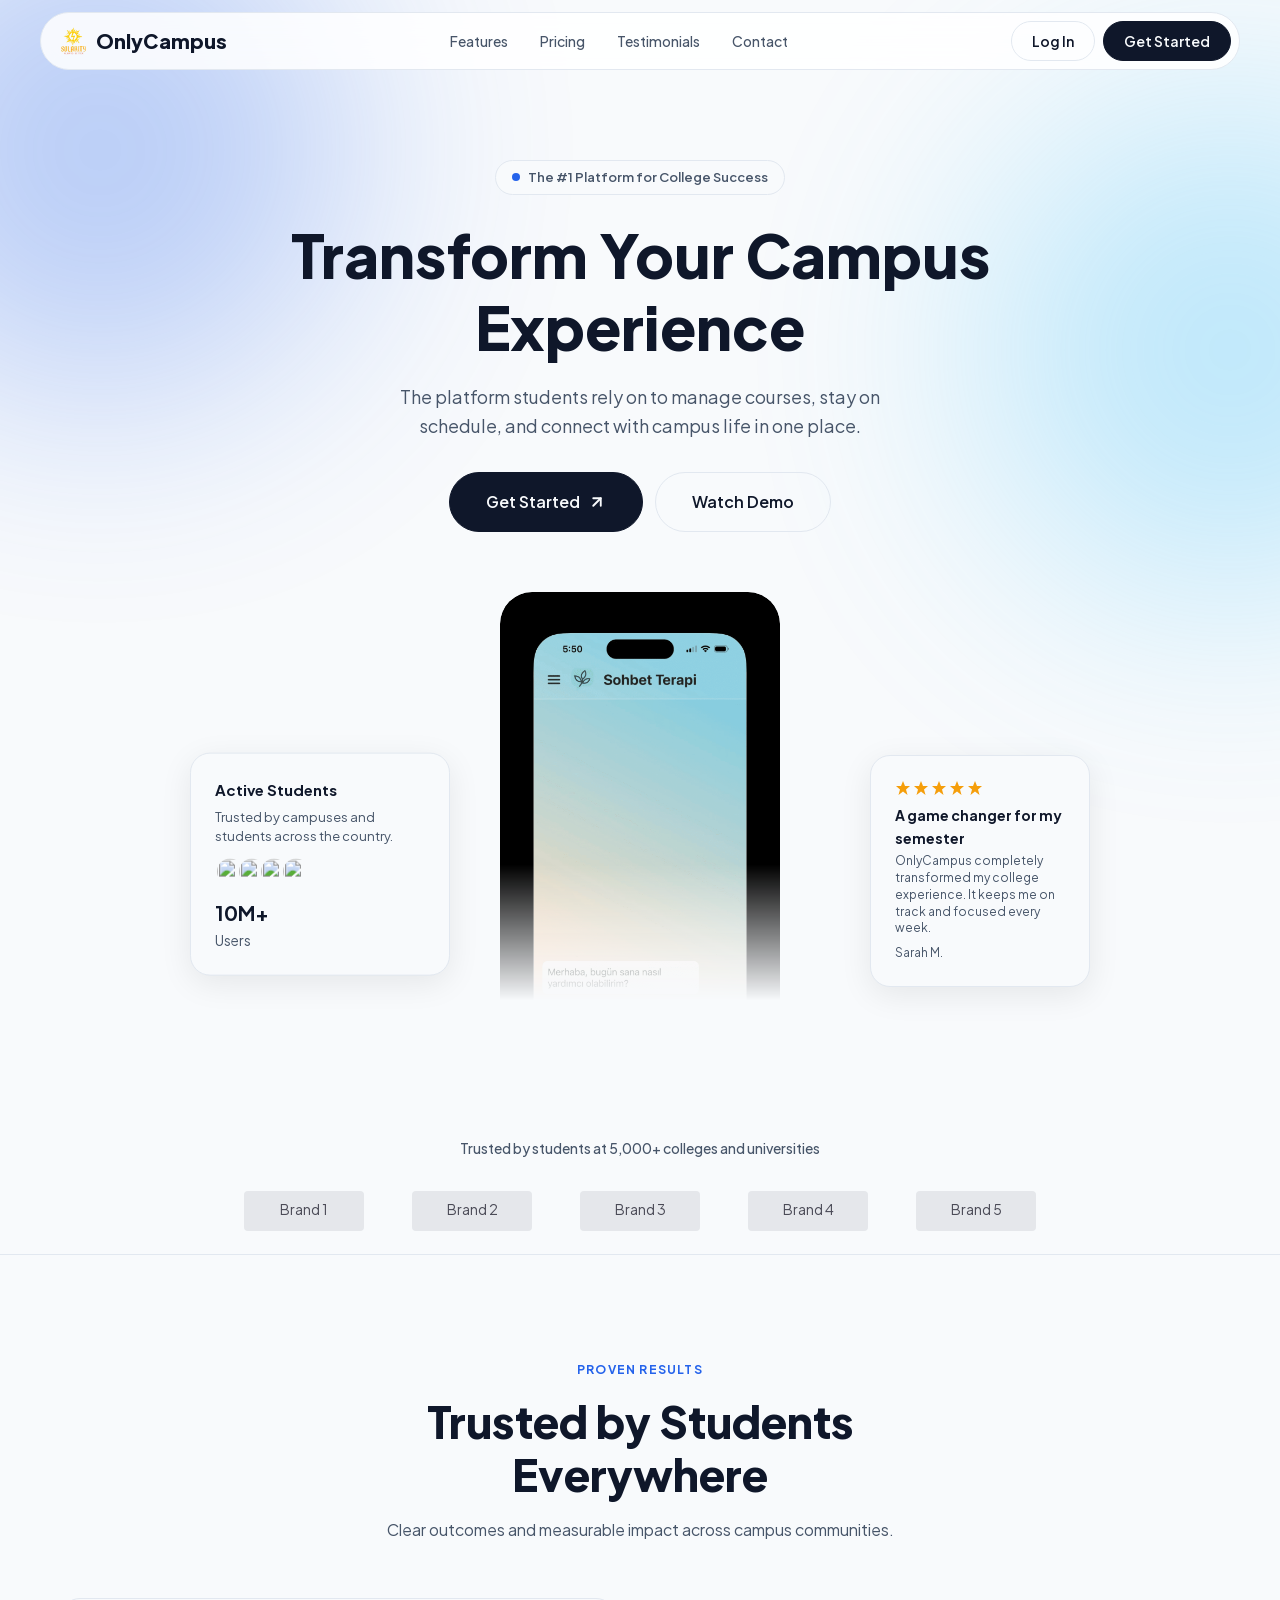
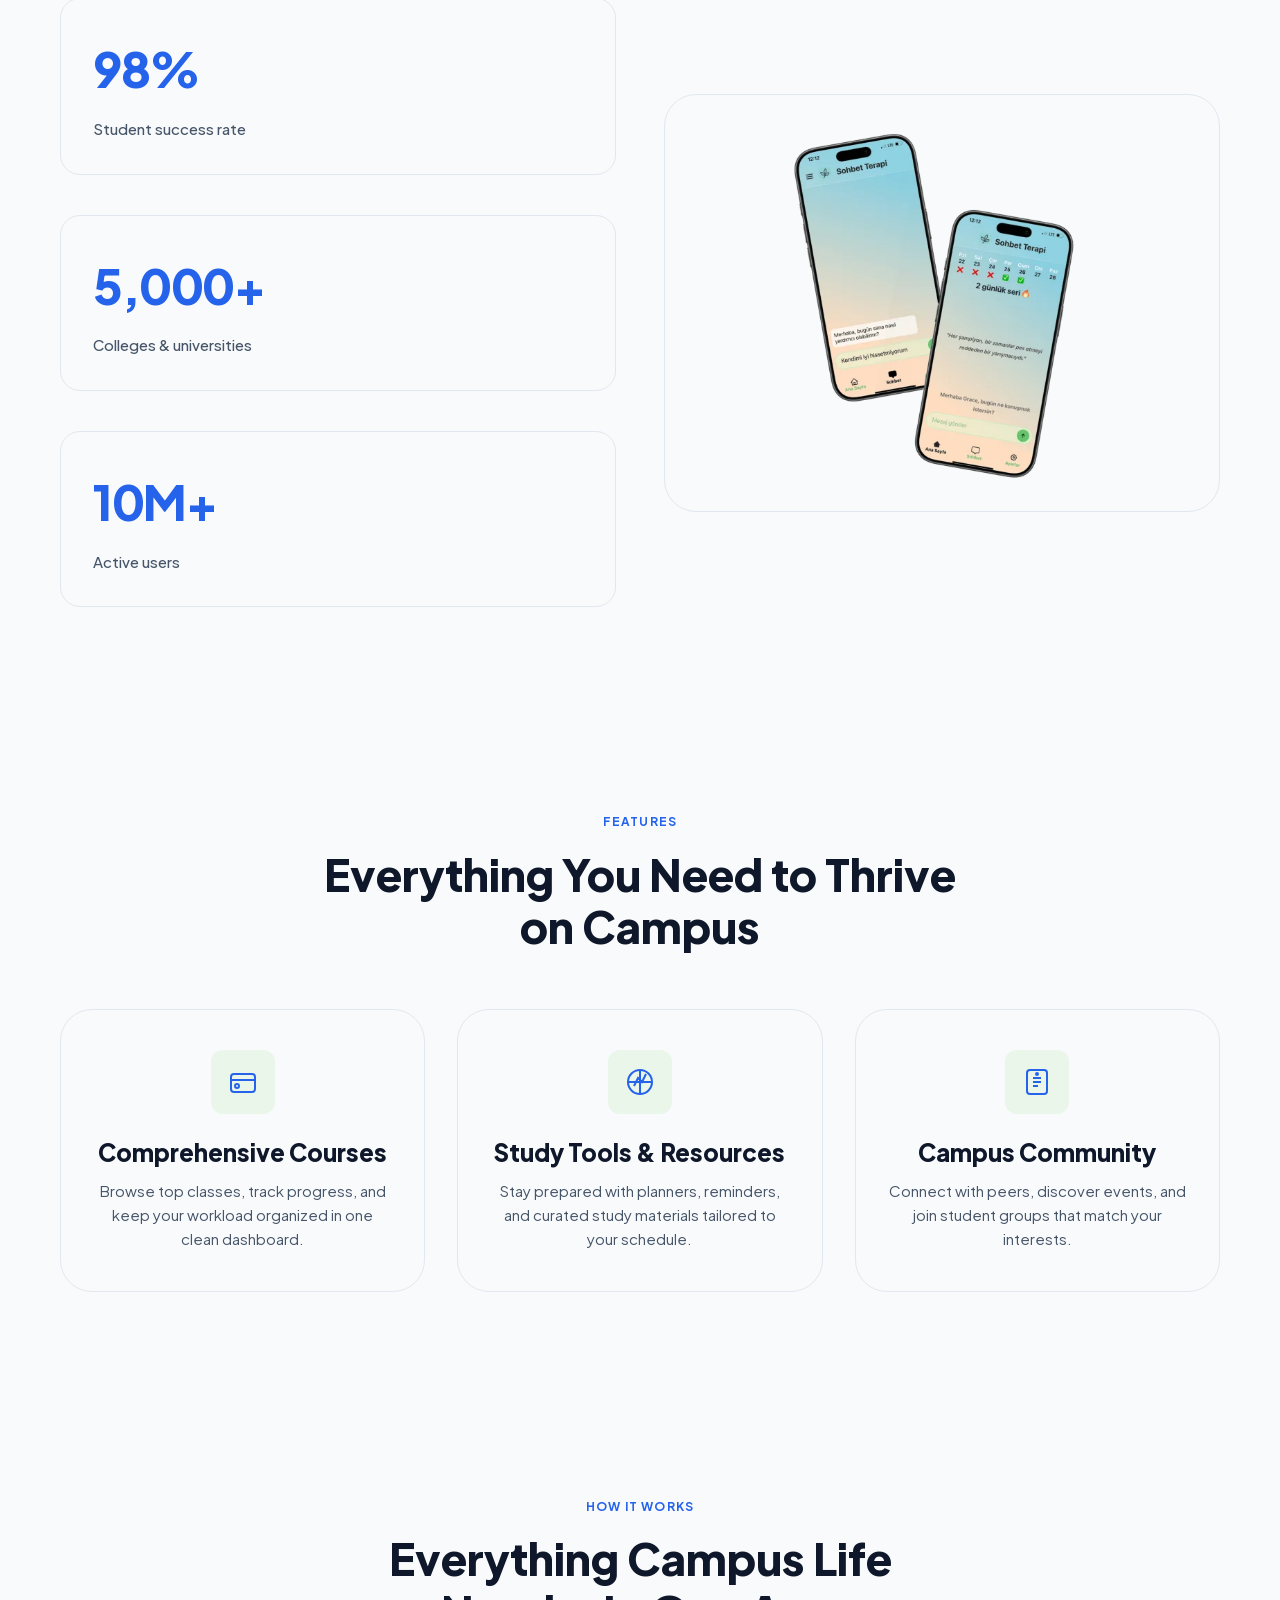
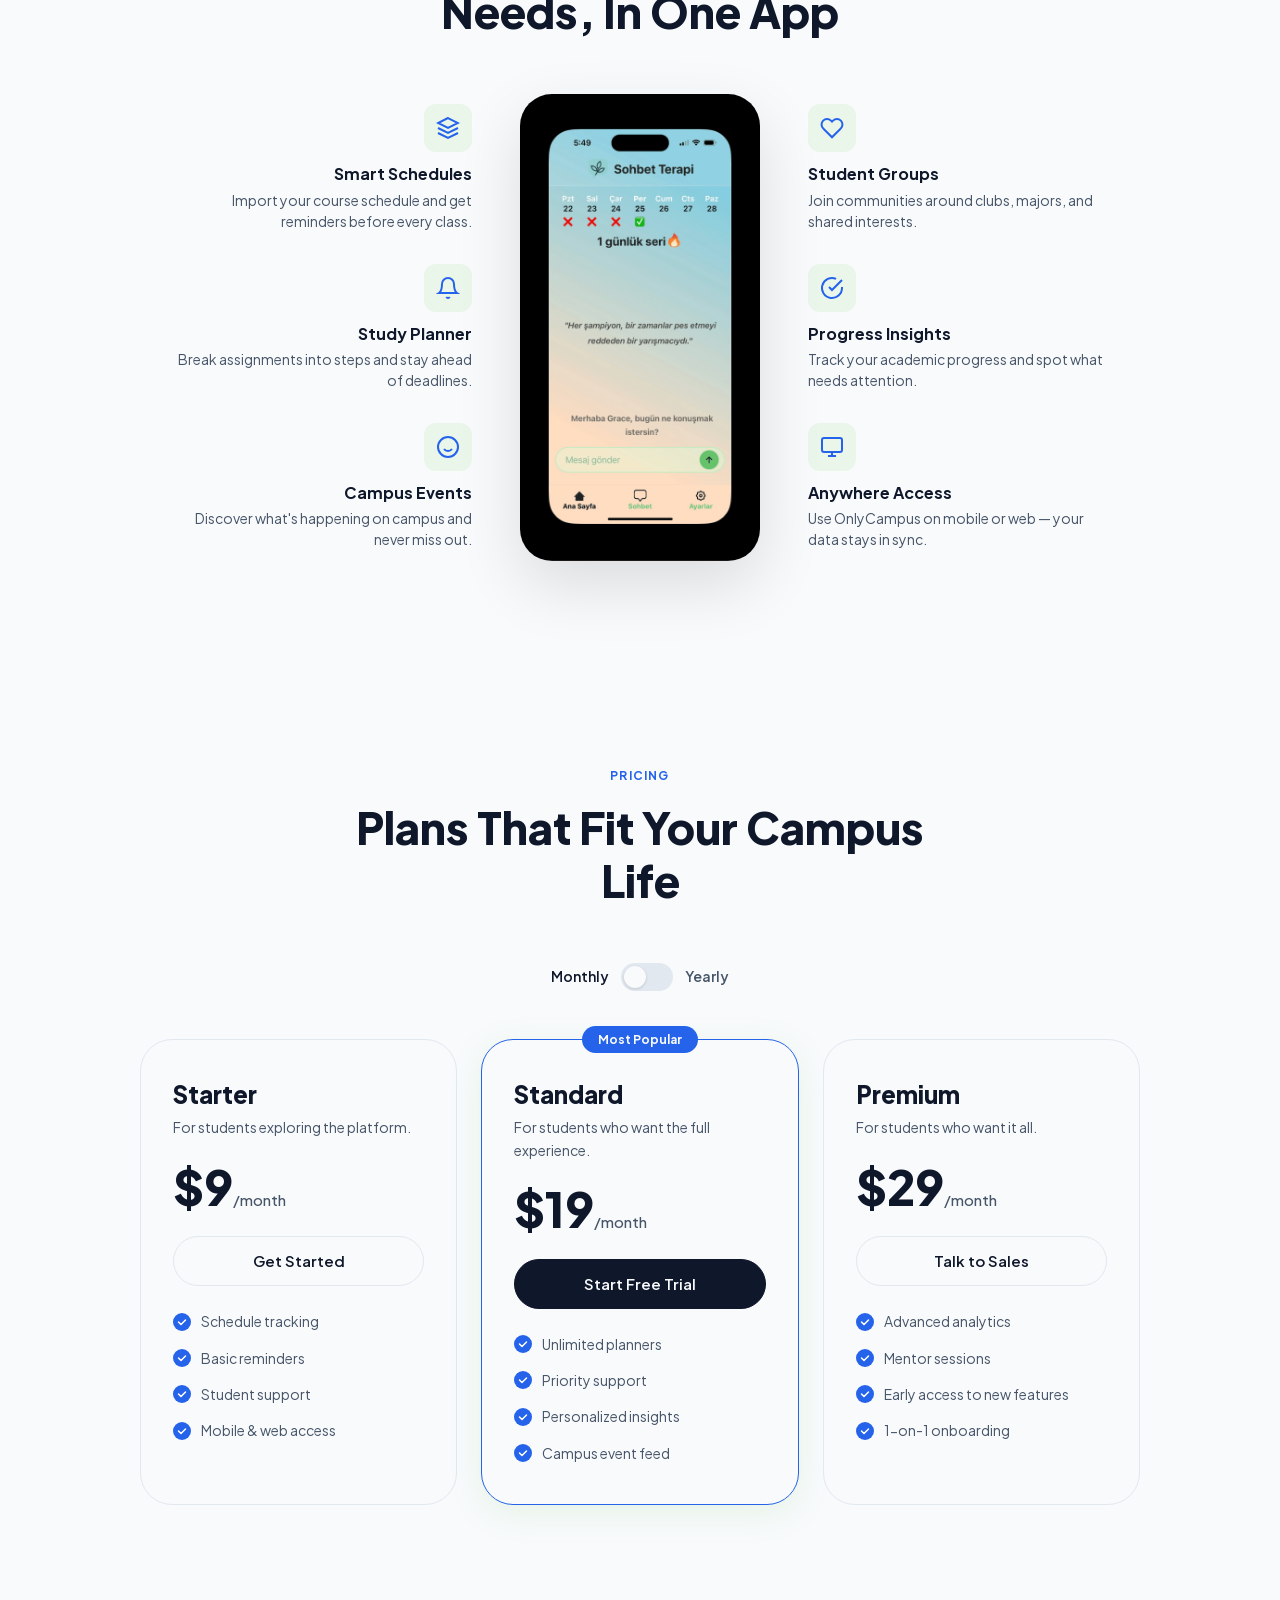
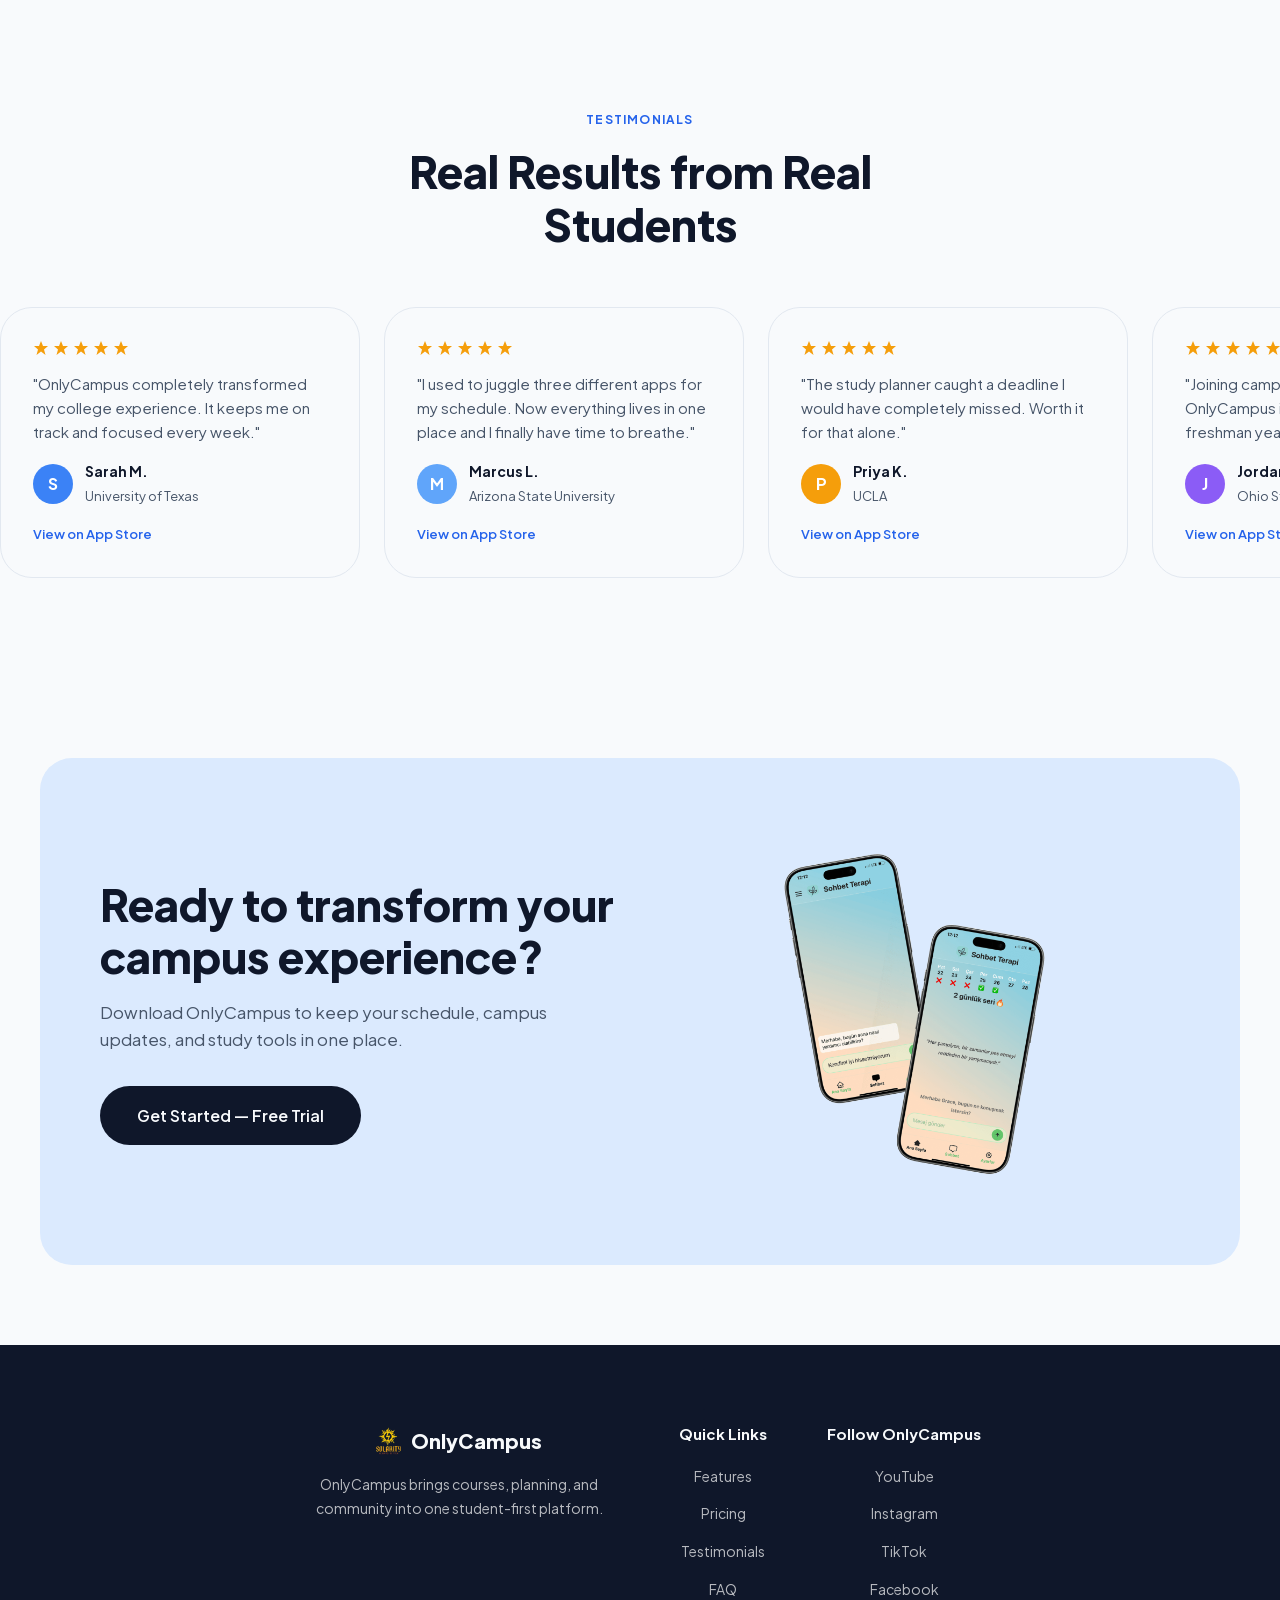
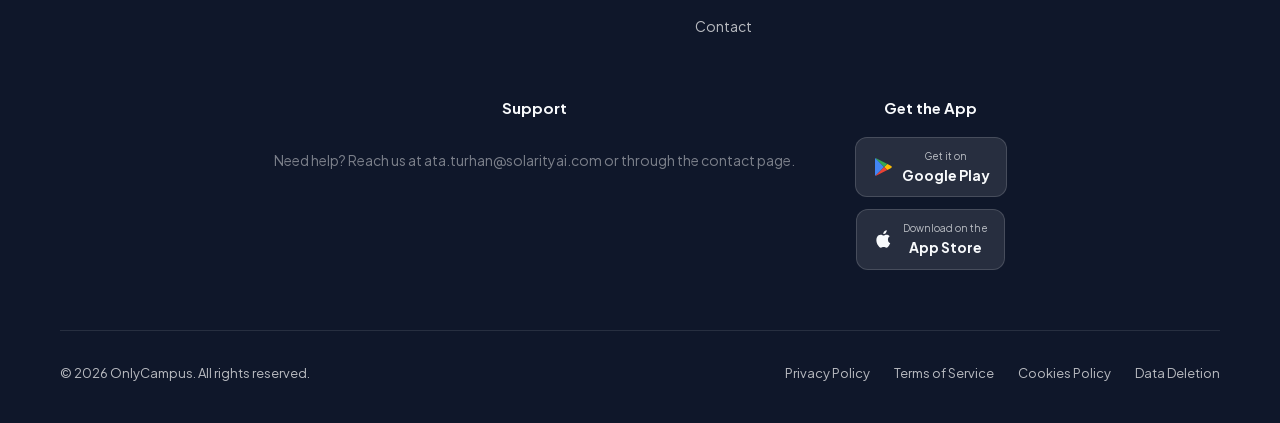
==== new/index.html @ 49fcce8d "feat(template): scaffold OnlyCampus migration under new/ directory" ====
<!DOCTYPE html>
<html lang="en">
<head>
  <meta charset="UTF-8">
  <meta name="viewport" content="width=device-width, initial-scale=1.0">

  <!-- Populated by config.js -->
  <title>Loading...</title>
  <meta name="description" content="">
  <meta name="keywords" content="">
  <meta name="author" content="Solarity AI LLC">
  <meta name="robots" content="index, follow">

  <!-- Open Graph -->
  <meta property="og:type" content="website">
  <meta property="og:url" content="">
  <meta property="og:title" content="">
  <meta property="og:description" content="">
  <meta property="og:image" content="">

  <!-- Twitter -->
  <meta property="twitter:card" content="summary_large_image">
  <meta property="twitter:url" content="">
  <meta property="twitter:title" content="">
  <meta property="twitter:description" content="">
  <meta property="twitter:image" content="">

  <!-- Theme Color -->
  <meta name="theme-color" content="#3b82f6">

  <!-- Favicon -->
  <link rel="icon" type="image/x-icon" href="assets/images/favicon/favicon.ico">
  <link rel="icon" type="image/svg+xml" href="assets/images/favicon/favicon.svg">
  <link rel="icon" type="image/png" sizes="96x96" href="assets/images/favicon/favicon-96x96.png">
  <link rel="apple-touch-icon" href="assets/images/favicon/apple-touch-icon.png">
  <link rel="manifest" href="assets/images/favicon/site.webmanifest">

  <link rel="canonical" href="https://onlycampus.solarityai.com/">

  <link rel="stylesheet" href="styles.css">

  <!-- Load config BEFORE body renders -->
  <script src="config.js"></script>
  <script>
    // Apply SEO meta from config immediately
    (function() {
      var C = window.PRODUCT_CONFIG;
      if (!C) return;
      document.title = C.meta.title;
      document.querySelector('meta[name="description"]').content = C.meta.description;
      document.querySelector('meta[name="keywords"]').content = C.meta.keywords;
      document.querySelector('meta[property="og:url"]').content = C.url;
      document.querySelector('meta[property="og:title"]').content = C.meta.title;
      document.querySelector('meta[property="og:description"]').content = C.meta.description;
      document.querySelector('meta[property="og:image"]').content = C.meta.ogImage;
      document.querySelector('meta[property="twitter:url"]').content = C.url;
      document.querySelector('meta[property="twitter:title"]').content = C.meta.title;
      document.querySelector('meta[property="twitter:description"]').content = C.meta.description;
      document.querySelector('meta[property="twitter:image"]').content = C.meta.ogImage;
      if (C.theme && C.theme.themeColor) {
        document.querySelector('meta[name="theme-color"]').content = C.theme.themeColor;
      }
      // Apply theme colors as CSS variables
      if (C.theme) {
        var r = document.documentElement.style;
        if (C.theme.accentColor) r.setProperty('--color-accent-green', C.theme.accentColor);
        if (C.theme.lightBlue) r.setProperty('--color-light-blue', C.theme.lightBlue);
        if (C.theme.bgColor) r.setProperty('--color-bg', C.theme.bgColor);
        if (C.theme.textColor) r.setProperty('--color-text', C.theme.textColor);
        if (C.theme.textMuted) r.setProperty('--color-text-muted', C.theme.textMuted);
        if (C.theme.secondary) r.setProperty('--color-secondary', C.theme.secondary);
        if (C.theme.ctaBg) r.setProperty('--color-cta-bg', C.theme.ctaBg);
      }
    })();
  </script>
</head>
<body>

  <noscript>
    <div class="noscript-message">
      <h2>JavaScript Required</h2>
      <p>This page requires JavaScript to render content. Please enable JavaScript in your browser settings.</p>
    </div>
  </noscript>

  <!-- ============================================
       HEADER / NAVBAR
       ============================================ -->
  <header class="site-header" id="header">
    <nav class="nav-container">
      <a href="#" class="nav-logo" id="navLogo" aria-label="Home"></a>
      <ul class="nav-links" id="navLinks"></ul>
      <div class="nav-actions" id="navActions"></div>
      <button type="button" class="hamburger" aria-label="Open menu" id="menuToggle">
        <span></span><span></span><span></span>
      </button>
    </nav>
    <div class="mobile-menu" id="mobileMenu">
      <ul id="mobileNavLinks"></ul>
      <div class="mobile-menu-actions" id="mobileNavActions"></div>
    </div>
  </header>

  <main>

    <!-- ============================================
         HERO SECTION
         ============================================ -->
    <section class="hero" id="hero">
      <div class="hero-blur hero-blur--green"></div>
      <div class="hero-blur hero-blur--blue"></div>
      <div class="container">
        <div class="hero-content reveal">
          <div class="badge">
            <span class="badge-dot"></span>
            <span id="heroBadge"></span>
          </div>
          <h1 id="heroTitle">&nbsp;</h1>
          <p class="hero-subtitle" id="heroSubtitle"></p>
          <div class="hero-ctas" id="heroCtas"></div>
        </div>
        <div class="hero-visual reveal">
          <div class="hero-phone">
            <img id="heroPhoneImg" src="[data-uri]" alt="App screenshot" loading="lazy">
          </div>
          <div class="hero-card hero-card--left" id="heroCardLeft"></div>
          <div class="hero-card hero-card--right" id="heroCardRight"></div>
        </div>
      </div>
    </section>

    <!-- ============================================
         BRAND / TRUST SECTION
         ============================================ -->
    <section class="brands">
      <div class="container">
        <p class="brands-label reveal" id="brandsLabel"></p>
        <div class="brands-grid reveal" id="brandsGrid"></div>
      </div>
    </section>

    <!-- ============================================
         NUMBERS SECTION
         ============================================ -->
    <section class="numbers" id="numbers">
      <div class="container">
        <div class="numbers-header reveal" id="numbersHeader"></div>
        <div class="numbers-grid reveal" id="numbersGrid"></div>
      </div>
    </section>

    <!-- ============================================
         KEY BENEFITS
         ============================================ -->
    <section class="benefits" id="features">
      <div class="container">
        <div class="section-header reveal" id="benefitsHeader"></div>
        <div class="benefits-grid reveal" id="benefitsGrid"></div>
      </div>
    </section>

    <!-- ============================================
         TOOLS SECTION
         ============================================ -->
    <section class="tools">
      <div class="container">
        <div class="section-header reveal" id="toolsHeader"></div>
        <div class="tools-layout reveal" id="toolsLayout"></div>
      </div>
    </section>


    <!-- ============================================
         PRICING
         ============================================ -->
    <section class="pricing" id="pricing">
      <div class="container">
        <div class="section-header reveal" id="pricingHeader"></div>
        <div class="pricing-toggle reveal">
          <span class="toggle-label toggle-label--active" data-toggle="monthly">Monthly</span>
          <label class="toggle-switch">
            <input type="checkbox" id="pricingToggle">
            <span class="toggle-slider"></span>
          </label>
          <span class="toggle-label" data-toggle="yearly">Yearly</span>
        </div>
        <div class="pricing-grid reveal" id="pricingGrid"></div>
      </div>
    </section>

    <!-- ============================================
         TESTIMONIALS
         ============================================ -->
    <section class="testimonials" id="testimonials">
      <div class="container">
        <div class="section-header reveal" id="testimonialsHeader"></div>
      </div>
      <div class="testimonials-track reveal" id="testimonialsTrack"></div>
    </section>

    <!-- ============================================
         CTA SECTION
         ============================================ -->
    <section class="cta">
      <div class="container">
        <div class="cta-content reveal" id="ctaContent"></div>
        <div class="cta-illustration reveal" id="ctaIllustration"></div>
      </div>
    </section>

  </main>

  <!-- ============================================
       FOOTER
       ============================================ -->
  <footer class="site-footer">
    <div class="container">
      <div class="footer-grid" id="footerGrid"></div>
      <div class="footer-bottom" id="footerBottom"></div>
    </div>
  </footer>

  <!-- ============================================
       TEMPLATE ENGINE — Renders everything from config
       ============================================ -->
  <script>
  (function() {
    var C = PRODUCT_CONFIG;

    // ── Helpers ────────────────────────────────────
    function esc(s) {
      var d = document.createElement('div');
      d.textContent = s;
      return d.innerHTML;
    }

    function starsSvg(count) {
      var s = '';
      for (var i = 0; i < (count || 5); i++) {
        s += '<svg width="16" height="16" viewBox="0 0 16 16" fill="var(--color-star)"><polygon points="8,1 10,6 15,6 11,9.5 12.5,15 8,11.5 3.5,15 5,9.5 1,6 6,6"/></svg>';
      }
      return s;
    }

    function checkSvg() {
      return '<svg width="18" height="18" viewBox="0 0 18 18" fill="var(--accent-green)"><circle cx="9" cy="9" r="9"/><path d="M5.5 9l2.5 2.5 4.5-4.5" stroke="#fff" stroke-width="1.5" fill="none" stroke-linecap="round" stroke-linejoin="round"/></svg>';
    }

    function checkSvg20() {
      return '<svg width="20" height="20" viewBox="0 0 20 20" fill="var(--accent-green)"><circle cx="10" cy="10" r="10"/><path d="M6 10l3 3 5-5" stroke="#fff" stroke-width="2" fill="none" stroke-linecap="round" stroke-linejoin="round"/></svg>';
    }

    var TAB_ICONS = {
      layout: '<svg width="24" height="24" viewBox="0 0 24 24" fill="none" stroke="currentColor" stroke-width="2"><rect x="3" y="3" width="18" height="18" rx="3"/><path d="M3 9h18"/><path d="M9 21V9"/></svg>',
      target: '<svg width="24" height="24" viewBox="0 0 24 24" fill="none" stroke="currentColor" stroke-width="2"><path d="M12 2v20M2 12h20"/><circle cx="12" cy="12" r="10"/></svg>',
      'check-circle': '<svg width="24" height="24" viewBox="0 0 24 24" fill="none" stroke="currentColor" stroke-width="2"><circle cx="12" cy="12" r="10"/><path d="M8 12l2 2 4-4"/></svg>',
      users: '<svg width="24" height="24" viewBox="0 0 24 24" fill="none" stroke="currentColor" stroke-width="2"><path d="M17 21v-2a4 4 0 0 0-4-4H5a4 4 0 0 0-4 4v2"/><circle cx="9" cy="7" r="4"/><path d="M23 21v-2a4 4 0 0 0-3-3.87"/><path d="M16 3.13a4 4 0 0 1 0 7.75"/></svg>',
    };

    var TOOL_ICONS = [
      '<svg width="24" height="24" viewBox="0 0 24 24" fill="none" stroke="var(--accent-green)" stroke-width="2"><path d="M12 2L2 7l10 5 10-5-10-5z"/><path d="M2 17l10 5 10-5"/><path d="M2 12l10 5 10-5"/></svg>',
      '<svg width="24" height="24" viewBox="0 0 24 24" fill="none" stroke="var(--accent-green)" stroke-width="2"><path d="M18 8A6 6 0 0 0 6 8c0 7-3 9-3 9h18s-3-2-3-9"/><path d="M13.73 21a2 2 0 0 1-3.46 0"/></svg>',
      '<svg width="24" height="24" viewBox="0 0 24 24" fill="none" stroke="var(--accent-green)" stroke-width="2"><circle cx="12" cy="12" r="10"/><path d="M8 14s1.5 2 4 2 4-2 4-2"/><line x1="9" y1="9" x2="9.01" y2="9"/><line x1="15" y1="9" x2="15.01" y2="9"/></svg>',
      '<svg width="24" height="24" viewBox="0 0 24 24" fill="none" stroke="var(--accent-green)" stroke-width="2"><path d="M20.84 4.61a5.5 5.5 0 0 0-7.78 0L12 5.67l-1.06-1.06a5.5 5.5 0 0 0-7.78 7.78l1.06 1.06L12 21.23l7.78-7.78 1.06-1.06a5.5 5.5 0 0 0 0-7.78z"/></svg>',
      '<svg width="24" height="24" viewBox="0 0 24 24" fill="none" stroke="var(--accent-green)" stroke-width="2"><path d="M22 11.08V12a10 10 0 1 1-5.93-9.14"/><polyline points="22 4 12 14.01 9 11.01"/></svg>',
      '<svg width="24" height="24" viewBox="0 0 24 24" fill="none" stroke="var(--accent-green)" stroke-width="2"><rect x="2" y="3" width="20" height="14" rx="2"/><line x1="8" y1="21" x2="16" y2="21"/><line x1="12" y1="17" x2="12" y2="21"/></svg>',
    ];

    var BENEFIT_ICONS = {
      management: '<svg width="32" height="32" viewBox="0 0 32 32" fill="none" stroke="var(--accent-green)" stroke-width="2"><rect x="4" y="8" width="24" height="18" rx="3"/><path d="M4 14h24"/><circle cx="10" cy="20" r="2"/></svg>',
      security: '<svg width="32" height="32" viewBox="0 0 32 32" fill="none" stroke="var(--accent-green)" stroke-width="2"><rect x="6" y="4" width="20" height="24" rx="3"/><path d="M12 12h8M12 16h8M12 20h5"/><circle cx="16" cy="8" r="1" fill="var(--accent-green)"/></svg>',
      insights: '<svg width="32" height="32" viewBox="0 0 32 32" fill="none" stroke="var(--accent-green)" stroke-width="2"><path d="M16 4v24M4 16h24"/><circle cx="16" cy="16" r="12"/><path d="M10 20l4-8 4 4 4-8"/></svg>',
    };

    function brandSvg(i) {
      return '<svg width="120" height="40" viewBox="0 0 120 40"><rect width="120" height="40" rx="4" fill="#e5e7eb"/><text x="60" y="24" text-anchor="middle" fill="#4b4b57" font-size="14" font-family="Plus Jakarta Sans">Brand ' + (i + 1) + '</text></svg>';
    }

    function integrationSvg() {
      var shapes = [
        '<rect x="12" y="12" width="16" height="16" rx="4" fill="#e5e7eb"/>',
        '<circle cx="20" cy="20" r="8" fill="#e5e7eb"/>',
        '<polygon points="20,10 28,26 12,26" fill="#e5e7eb"/>',
        '<rect x="14" y="14" width="12" height="12" rx="2" fill="#e5e7eb"/>',
        '<circle cx="20" cy="20" r="6" fill="#e5e7eb"/>',
        '<rect x="12" y="16" width="16" height="8" rx="2" fill="#e5e7eb"/>',
        '<rect x="14" y="10" width="12" height="20" rx="3" fill="#e5e7eb"/>',
        '<rect x="14" y="14" width="12" height="12" rx="6" fill="#e5e7eb"/>',
      ];
      var s = shapes[Math.floor(Math.random() * shapes.length)];
      return '<svg width="40" height="40" viewBox="0 0 40 40"><circle cx="20" cy="20" r="20" fill="#f9fafb"/>' + s + '</svg>';
    }

    // ── Translation helper ──────────────────────────
    // t(section, key) returns translated value or falls back to English (default config)
    var currentLang = (C.langSwitch && C.langSwitch.default) || 'en';

    var defaultLang = (C.langSwitch && C.langSwitch.default) || 'en';

    function t(section, key, index) {
      if (currentLang === defaultLang || !C.translations || !C.translations[currentLang]) return undefined;
      var tr = C.translations[currentLang];
      if (!tr[section]) return undefined;
      if (index !== undefined) {
        var arr = tr[section][key] || tr[section];
        if (Array.isArray(arr)) return arr[index];
        if (arr && Array.isArray(arr[key])) return arr[key][index];
        return undefined;
      }
      if (key !== undefined) return tr[section][key];
      return tr[section];
    }

    // Deep merge: returns translated value if exists, otherwise original
    function tx(section, key) {
      var val = t(section, key);
      return val !== undefined ? val : C[section][key];
    }

    function renderAll() {
    // ── NAV ───────────────────────────────────────
    var navLogo = document.getElementById('navLogo');
    navLogo.innerHTML = C.logoSvg + '<span>' + esc(C.name) + '</span>';

    var trNavLinks = t('navLinks');
    var navItems = trNavLinks || C.navLinks;
    var navLinksHtml = '';
    var mobileNavLinksHtml = '';
    navItems.forEach(function(link) {
      navLinksHtml += '<li><a href="' + link.href + '">' + esc(link.label) + '</a></li>';
      mobileNavLinksHtml += '<li><a href="' + link.href + '">' + esc(link.label) + '</a></li>';
    });
    document.getElementById('navLinks').innerHTML = navLinksHtml;
    document.getElementById('mobileNavLinks').innerHTML = mobileNavLinksHtml;

    if (C.langSwitch) {
      var langHtml = '<div class="lang-switch" role="group" aria-label="Language selector">';
      C.langSwitch.options.forEach(function(opt) {
        var active = opt.code === currentLang ? ' is-active' : '';
        langHtml += '<button type="button" class="lang-btn' + active + '" data-lang="' + opt.code + '" aria-pressed="' + (active ? 'true' : 'false') + '">' + opt.flag + '</button>';
      });
      langHtml += '</div>';
      document.getElementById('navActions').innerHTML = langHtml;
      document.getElementById('mobileNavActions').innerHTML = langHtml.replace('lang-switch', 'lang-switch lang-switch--mobile');
    } else {
      document.getElementById('navActions').innerHTML =
        '<a href="' + C.navCta.loginHref + '" class="btn btn-sm btn-outline">' + esc(C.navCta.loginLabel) + '</a>' +
        '<a href="' + C.navCta.primaryHref + '" class="btn btn-sm btn-primary">' + esc(C.navCta.primaryLabel) + '</a>';
      document.getElementById('mobileNavActions').innerHTML =
        '<a href="' + C.navCta.loginHref + '" class="btn btn-outline">' + esc(C.navCta.loginLabel) + '</a>' +
        '<a href="' + C.navCta.primaryHref + '" class="btn btn-primary">' + esc(C.navCta.primaryLabel) + '</a>';
    }

    // ── HERO ──────────────────────────────────────
    var trHero = t('hero') || {};
    var hero = C.hero;
    document.getElementById('heroBadge').textContent = trHero.badge || hero.badge;
    document.getElementById('heroTitle').textContent = trHero.title || hero.title;
    document.getElementById('heroSubtitle').textContent = trHero.subtitle || hero.subtitle;

    var ctaPrimary = trHero.ctaPrimary || hero.ctaPrimary;
    var ctaSecondary = trHero.ctaSecondary || hero.ctaSecondary;
    var primaryIcon = (ctaPrimary.icon || hero.ctaPrimary.icon) === 'arrow-up-right' ? ' <svg width="18" height="18" viewBox="0 0 24 24" fill="none" stroke="currentColor" stroke-width="2.5" stroke-linecap="round" stroke-linejoin="round"><line x1="7" y1="17" x2="17" y2="7"/><polyline points="7 7 17 7 17 17"/></svg>' : '';
    var heroCtasHtml = '<a href="' + ctaPrimary.href + '" class="btn btn-primary btn-lg">' + esc(ctaPrimary.label) + primaryIcon + '</a>';
    if (ctaSecondary) {
      heroCtasHtml += '<a href="' + ctaSecondary.href + '" class="btn btn-outline btn-lg">' + esc(ctaSecondary.label) + '</a>';
    }
    document.getElementById('heroCtas').innerHTML = heroCtasHtml;

    var heroImg = document.getElementById('heroPhoneImg');
    heroImg.src = hero.phoneImage;
    heroImg.alt = hero.phoneImageAlt;

    var cardLeft = trHero.cardLeft || hero.cardLeft;
    document.getElementById('heroCardLeft').innerHTML =
      '<div class="hero-card-title">' + esc(cardLeft.title) + '</div>' +
      (cardLeft.description ? '<p class="hero-card-desc">' + esc(cardLeft.description) + '</p>' : '') +
      '<div class="hero-card-avatars">' +
      ((cardLeft.avatars || hero.cardLeft.avatars) ? (cardLeft.avatars || hero.cardLeft.avatars).map(function(src) {
        return '<img class="avatar" src="' + src + '" alt="" loading="lazy">';
      }).join('') :
        '<span class="avatar" style="background:#2563eb;"></span>' +
        '<span class="avatar" style="background:#38bdf8;"></span>' +
        '<span class="avatar" style="background:#f59e0b;"></span>' +
        '<span class="avatar" style="background:#ef4444;"></span>') +
      '</div>' +
      '<div class="hero-card-stat"><strong>' + esc(cardLeft.stat) + '</strong> ' + esc(cardLeft.statLabel) + '</div>';

    var cardRight = trHero.cardRight || hero.cardRight;
    document.getElementById('heroCardRight').innerHTML =
      '<div class="hero-card-stars">' + starsSvg(5) + '</div>' +
      (cardRight.title ? '<p class="hero-card-review-title">' + esc(cardRight.title) + '</p>' : '') +
      '<p class="hero-card-review-text">' + esc(cardRight.quote) + '</p>' +
      (cardRight.author ? '<span class="hero-card-author">' + esc(cardRight.author) + '</span>' : '');

    // ── BRANDS ────────────────────────────────────
    var trBrands = t('brands') || {};
    document.getElementById('brandsLabel').textContent = trBrands.label || C.brands.label;
    var brandsHtml = '';
    for (var i = 0; i < C.brands.count; i++) {
      brandsHtml += '<div class="brand-logo">' + brandSvg(i) + '</div>';
    }
    document.getElementById('brandsGrid').innerHTML = brandsHtml;

    // ── NUMBERS ───────────────────────────────────
    var trNumbers = t('numbers') || {};
    document.getElementById('numbersHeader').innerHTML =
      '<span class="section-badge">' + esc(trNumbers.badge || C.numbers.badge) + '</span>' +
      '<h2>' + esc(trNumbers.title || C.numbers.title) + '</h2>' +
      '<p>' + esc(trNumbers.subtitle || C.numbers.subtitle) + '</p>';

    var numbersStats = trNumbers.stats || C.numbers.stats;
    var numbersStatsHtml = '<div class="numbers-stats">';
    numbersStats.forEach(function(s) {
      numbersStatsHtml += '<div class="stat-item"><span class="stat-number">' + esc(s.value) + '</span><span class="stat-label">' + esc(s.label) + '</span></div>';
    });
    numbersStatsHtml += '</div>';
    numbersStatsHtml += '<div class="numbers-image"><img src="' + C.numbers.image + '" alt="' + esc(C.numbers.imageAlt) + '" loading="lazy">' +
      (C.numbers.imageCaption ? '<span class="image-caption">' + esc(C.numbers.imageCaption) + '</span>' : '') + '</div>';
    document.getElementById('numbersGrid').innerHTML = numbersStatsHtml;

    // ── BENEFITS ──────────────────────────────────
    var trBenefits = t('benefits') || {};
    document.getElementById('benefitsHeader').innerHTML =
      '<span class="section-badge">' + esc(trBenefits.badge || C.benefits.badge) + '</span>' +
      '<h2>' + esc(trBenefits.title || C.benefits.title) + '</h2>';

    var benefitsHtml = '';
    C.benefits.items.forEach(function(b, idx) {
      var trB = (trBenefits.items && trBenefits.items[idx]) || {};
      var iconSvg = BENEFIT_ICONS[b.icon] || BENEFIT_ICONS.management;
      benefitsHtml += '<article class="benefit-card">' +
        '<div class="benefit-icon">' + iconSvg + '</div>' +
        '<h3>' + esc(trB.title || b.title) + '</h3>' +
        '<p>' + esc(trB.description || b.description) + '</p>' +
        '</article>';
    });
    document.getElementById('benefitsGrid').innerHTML = benefitsHtml;

    // ── TOOLS ─────────────────────────────────────
    var trTools = t('tools') || {};
    document.getElementById('toolsHeader').innerHTML =
      '<span class="section-badge">' + esc(trTools.badge || C.tools.badge) + '</span>' +
      '<h2>' + esc(trTools.title || C.tools.title) + '</h2>';

    var trToolsLeft = trTools.left || C.tools.left;
    var trToolsRight = trTools.right || C.tools.right;
    var toolsHtml = '<div class="tools-col tools-col--left">';
    trToolsLeft.forEach(function(ti, idx) {
      toolsHtml += '<div class="tool-item"><div class="tool-icon">' + TOOL_ICONS[idx] + '</div><h4>' + esc(ti.title) + '</h4><p>' + esc(ti.description) + '</p></div>';
    });
    toolsHtml += '</div>';
    toolsHtml += '<div class="tools-phone"><img src="' + C.tools.phoneImage + '" alt="' + esc(C.tools.phoneImageAlt) + '" loading="lazy"></div>';
    toolsHtml += '<div class="tools-col tools-col--right">';
    trToolsRight.forEach(function(ti, idx) {
      toolsHtml += '<div class="tool-item"><div class="tool-icon">' + TOOL_ICONS[idx + 3] + '</div><h4>' + esc(ti.title) + '</h4><p>' + esc(ti.description) + '</p></div>';
    });
    toolsHtml += '</div>';
    document.getElementById('toolsLayout').innerHTML = toolsHtml;


    // ── PRICING ───────────────────────────────────
    var trPricing = t('pricing') || {};
    document.getElementById('pricingHeader').innerHTML =
      '<span class="section-badge">' + esc(trPricing.badge || C.pricing.badge) + '</span>' +
      '<h2>' + esc(trPricing.title || C.pricing.title) + '</h2>';

    // Update toggle labels if translated
    var toggleLabels = document.querySelectorAll('.toggle-label');
    if (toggleLabels.length >= 2) {
      toggleLabels[0].textContent = (trPricing.toggleMonthly || 'Monthly');
      toggleLabels[1].textContent = (trPricing.toggleYearly || 'Yearly');
    }

    var pricingPlans = trPricing.plans || C.pricing.plans;
    var pricingHtml = '';
    C.pricing.plans.forEach(function(plan, idx) {
      var trPlan = (trPricing.plans && trPricing.plans[idx]) || {};
      var featured = plan.featured ? ' pricing-card--featured' : '';
      var btnStyle = (trPlan.cta && trPlan.cta.style) || plan.cta.style;
      var btnClass = btnStyle === 'primary' ? 'btn-primary' : 'btn-outline';
      var popularLabel = currentLang === 'tr' ? 'En Populer' : 'Most Popular';
      var periodLabel = currentLang === 'tr' ? '/ay' : '/month';
      pricingHtml += '<article class="pricing-card' + featured + '">';
      if (plan.featured) pricingHtml += '<div class="pricing-popular">' + popularLabel + '</div>';
      pricingHtml += '<div class="pricing-card-header"><h3>' + esc(trPlan.name || plan.name) + '</h3><p class="pricing-desc">' + esc(trPlan.description || plan.description) + '</p></div>';
      pricingHtml += '<div class="pricing-price"><span class="price-monthly">' + esc(trPlan.priceMonthly || plan.priceMonthly) + '</span><span class="price-yearly">' + esc(trPlan.priceYearly || plan.priceYearly) + '</span><span class="price-period">' + periodLabel + '</span></div>';
      var ctaLabel = (trPlan.cta && trPlan.cta.label) || plan.cta.label;
      var ctaHref = (trPlan.cta && trPlan.cta.href) || plan.cta.href;
      pricingHtml += '<a href="' + ctaHref + '" class="btn ' + btnClass + ' btn-block">' + esc(ctaLabel) + '</a>';
      pricingHtml += '<ul class="pricing-features">';
      var features = trPlan.features || plan.features;
      features.forEach(function(f) {
        pricingHtml += '<li>' + checkSvg() + ' ' + esc(f) + '</li>';
      });
      pricingHtml += '</ul></article>';
    });
    document.getElementById('pricingGrid').innerHTML = pricingHtml;

    // ── TESTIMONIALS ──────────────────────────────
    var trTest = t('testimonials') || {};
    document.getElementById('testimonialsHeader').innerHTML =
      '<span class="section-badge">' + esc(trTest.badge || C.testimonials.badge) + '</span>' +
      '<h2>' + esc(trTest.title || C.testimonials.title) + '</h2>';

    var appStoreLabel = currentLang === 'tr' ? 'App Store\'da Gor' : 'View on App Store';
    var testHtml = '';
    C.testimonials.items.forEach(function(ti, idx) {
      var trTi = (trTest.items && trTest.items[idx]) || {};
      testHtml += '<article class="testimonial-card">' +
        '<div class="testimonial-stars">' + starsSvg(5) + '</div>' +
        '<blockquote>"' + esc(trTi.quote || ti.quote) + '"</blockquote>' +
        '<div class="testimonial-author">' +
          (ti.avatarImage
            ? '<img class="testimonial-avatar" src="' + ti.avatarImage + '" alt="' + esc(trTi.name || ti.name) + '" loading="lazy">'
            : '<div class="testimonial-avatar testimonial-avatar--initials" style="background:' + (ti.avatarColor || '#82CDE0') + ';">' + (trTi.name || ti.name).charAt(0).toUpperCase() + '</div>') +
          '<div><strong>' + esc(trTi.name || ti.name) + '</strong><span>' + esc(trTi.role || ti.role) + '</span></div>' +
        '</div>' +
        '<a href="#" class="testimonial-appstore">' + appStoreLabel + '</a>' +
        '</article>';
    });
    document.getElementById('testimonialsTrack').innerHTML = testHtml;

    // ── CTA ───────────────────────────────────────
    var trCta = t('cta') || {};
    document.getElementById('ctaContent').innerHTML =
      '<h2>' + esc(trCta.title || C.cta.title) + '</h2>' +
      '<p>' + esc(trCta.subtitle || C.cta.subtitle) + '</p>' +
      '<a href="' + C.cta.buttonHref + '" class="btn btn-dark btn-lg">' + esc(trCta.buttonLabel || C.cta.buttonLabel) + '</a>';
    document.getElementById('ctaIllustration').innerHTML =
      '<img src="' + (trCta.image || C.cta.image) + '" alt="' + esc(trCta.imageAlt || C.cta.imageAlt) + '" loading="lazy">' +
      (C.cta.imageCaption ? '<span class="image-caption">' + esc(C.cta.imageCaption) + '</span>' : '');

    // ── FOOTER ────────────────────────────────────
    var trFooter = t('footer') || {};
    var trDesc = (t('meta') && t('meta').description) || C.description;
    var footerHtml = '<div class="footer-brand"><a href="#" class="nav-logo">' + C.logoSvg + '<span>' + esc(C.name) + '</span></a><p>' + esc(trDesc) + '</p></div>';
    var footerCols = trFooter.columns || C.footer.columns;
    var supportText = (trFooter.supportText || C.footer.supportText) || '';
    footerCols.forEach(function(col) {
      footerHtml += '<div class="footer-col"><h4>' + esc(col.title) + '</h4><ul>';
      col.links.forEach(function(link) {
        footerHtml += '<li><a href="' + link.href + '">' + esc(link.label) + '</a></li>';
      });
      footerHtml += '</ul>';
      if (supportText && (col.title === 'Support' || col.title === 'Destek')) {
        footerHtml += '<p class="footer-support">' + esc(supportText) + '</p>';
      }
      footerHtml += '</div>';
    });
    if (C.footer.appStore && C.footer.appStore.show) {
      var appStoreTitle = (trFooter.appStore && trFooter.appStore.title) || 'Get the App';
      footerHtml += '<div class="footer-col"><h4>' + esc(appStoreTitle) + '</h4><div class="store-buttons">' +
        '<a href="' + C.footer.appStore.googlePlayHref + '" class="store-btn">' +
          '<svg width="20" height="20" viewBox="0 0 20 20" fill="none"><path d="M3.5 1.275a1 1 0 0 0-.5.866v15.718a1 1 0 0 0 .5.866l.062.036L12.063 10 3.562 1.24l-.062.035z" fill="#4285F4"/><path d="M15.4 6.955L12.063 10l3.337 3.045 3.77-2.143a1 1 0 0 0 0-1.804L15.4 6.955z" fill="#FBBC04"/><path d="M3.5 18.859a1 1 0 0 0 .5-.134l.062-.036L15.4 13.045 12.063 10 3.5 18.859z" fill="#EA4335"/><path d="M3.5 1.141a1 1 0 0 1 .5.134l.062.036L15.4 6.955 12.063 10 3.5 1.141z" fill="#34A853"/></svg>' +
          '<div><small>' + (currentLang === 'tr' ? 'Şimdi indir' : 'Get it on') + '</small><strong>Google Play</strong></div></a>' +
        '<a href="' + C.footer.appStore.appStoreHref + '" class="store-btn">' +
          '<svg width="20" height="20" viewBox="0 0 20 20" fill="currentColor"><path d="M14.94 10.55c-.02-2.12 1.73-3.14 1.81-3.19-1-1.45-2.54-1.65-3.08-1.67-1.3-.14-2.56.78-3.23.78-.68 0-1.71-.76-2.82-.74-1.44.02-2.78.85-3.52 2.15-1.51 2.62-.39 6.49 1.07 8.62.72 1.04 1.57 2.2 2.68 2.16 1.08-.04 1.49-.7 2.8-.7 1.3 0 1.67.7 2.8.67 1.16-.02 1.89-1.05 2.59-2.1.83-1.2 1.17-2.37 1.18-2.43-.03-.01-2.27-.87-2.28-3.45zM12.82 3.88c.58-.72.98-1.7.87-2.7-.84.04-1.88.58-2.49 1.28-.54.63-1.02 1.65-.9 2.62.95.07 1.92-.48 2.52-1.2z"/></svg>' +
          '<div><small>' + (currentLang === 'tr' ? 'Şimdi indir' : 'Download on the') + '</small><strong>App Store</strong></div></a>' +
        '</div></div>';
    }
    document.getElementById('footerGrid').innerHTML = footerHtml;

    var rightsText = currentLang === 'tr' ? 'Tüm hakları saklıdır.' : 'All rights reserved.';
    var copyrightName = C.copyrightName || C.name;
    var footerBottomHtml = '<div class="footer-legal-row"><p>&copy; ' + esc(C.year) + ' ' + esc(copyrightName) + '. ' + rightsText + '</p><div class="footer-links">';
    var footerLegal = trFooter.legal || C.footer.legal;
    footerLegal.forEach(function(l) {
      footerBottomHtml += '<a href="' + l.href + '">' + esc(l.label) + '</a>';
    });
    footerBottomHtml += '</div></div>';
    document.getElementById('footerBottom').innerHTML = footerBottomHtml;

    } // end renderAll()

    // Initial render
    renderAll();

    // ── Google Analytics (lazy) ───────────────────
    if (C.analyticsId) {
      window.dataLayer = window.dataLayer || [];
      function gtag(){dataLayer.push(arguments);}
      gtag('js', new Date());
      var loaded = false;
      function loadAnalytics() {
        if (loaded) return;
        loaded = true;
        var s = document.createElement('script');
        s.async = true;
        s.src = 'https://www.googletagmanager.com/gtag/js?id=' + C.analyticsId;
        s.onload = function() { gtag('config', C.analyticsId, { transport_type: 'beacon' }); };
        document.head.appendChild(s);
      }
      ['pointerdown', 'keydown', 'touchstart'].forEach(function(evt) {
        window.addEventListener(evt, loadAnalytics, { once: true, passive: true });
      });
    }

    // ── Mobile menu toggle ────────────────────────
    var toggleBtn = document.getElementById('menuToggle');
    var mobileMenu = document.getElementById('mobileMenu');
    toggleBtn.addEventListener('click', function() {
      toggleBtn.classList.toggle('active');
      mobileMenu.classList.toggle('open');
    });
    mobileMenu.querySelectorAll('a').forEach(function(link) {
      link.addEventListener('click', function() {
        toggleBtn.classList.remove('active');
        mobileMenu.classList.remove('open');
      });
    });

    // ── Scroll reveal ─────────────────────────────
    var reveals = document.querySelectorAll('.reveal');
    var observer = new IntersectionObserver(function(entries) {
      entries.forEach(function(entry) {
        if (entry.isIntersecting) {
          entry.target.classList.add('revealed');
          observer.unobserve(entry.target);
        }
      });
    }, { threshold: 0.15 });
    reveals.forEach(function(el) { observer.observe(el); });

    // ── Header scroll effect ──────────────────────
    var headerEl = document.getElementById('header');
    window.addEventListener('scroll', function() {
      headerEl.classList.toggle('scrolled', window.scrollY > 40);
    });

    // ── Language switch ───────────────────────────
    function bindLangSwitch() {
      if (!C.langSwitch) return;
      document.querySelectorAll('.lang-btn').forEach(function(btn) {
        btn.addEventListener('click', function() {
          var lang = this.getAttribute('data-lang');
          if (lang === currentLang) return;
          currentLang = lang;
          document.documentElement.lang = lang;
          document.documentElement.setAttribute('data-lang', lang);
          if (C.langSwitch.storageKey) {
            localStorage.setItem(C.langSwitch.storageKey, lang);
          }
          renderAll();
          bindLangSwitch();
          // Re-observe new .reveal elements
          document.querySelectorAll('.reveal:not(.revealed)').forEach(function(el) {
            observer.observe(el);
          });
        });
      });
    }
    bindLangSwitch();

    // Restore saved language
    if (C.langSwitch && C.langSwitch.storageKey) {
      var savedLang = localStorage.getItem(C.langSwitch.storageKey);
      if (savedLang && savedLang !== currentLang) {
        currentLang = savedLang;
        document.documentElement.lang = savedLang;
        document.documentElement.setAttribute('data-lang', savedLang);
        renderAll();
        bindLangSwitch();
        // Update toggle button state
        document.querySelectorAll('.lang-btn').forEach(function(b) {
          b.classList.toggle('is-active', b.getAttribute('data-lang') === savedLang);
          b.setAttribute('aria-pressed', b.getAttribute('data-lang') === savedLang ? 'true' : 'false');
        });
        document.querySelectorAll('.reveal:not(.revealed)').forEach(function(el) {
          observer.observe(el);
        });
      }
    }

  })();
  </script>
</body>
</html>
---- new/styles.css ----
/* ============================================
   MINTRO LANDING PAGE — STYLES
   Design tokens, base, components, sections,
   responsive breakpoints
   ============================================ */

/* ---- Self-hosted Font ---- */
@font-face {
  font-family: 'Plus Jakarta Sans';
  font-style: normal;
  font-weight: 400;
  font-display: swap;
  src: url(assets/fonts/PlusJakartaSans.woff2) format('woff2');
}
@font-face {
  font-family: 'Plus Jakarta Sans';
  font-style: normal;
  font-weight: 500;
  font-display: swap;
  src: url(assets/fonts/PlusJakartaSans.woff2) format('woff2');
}
@font-face {
  font-family: 'Plus Jakarta Sans';
  font-style: normal;
  font-weight: 600;
  font-display: swap;
  src: url(assets/fonts/PlusJakartaSans.woff2) format('woff2');
}
@font-face {
  font-family: 'Plus Jakarta Sans';
  font-style: normal;
  font-weight: 700;
  font-display: swap;
  src: url(assets/fonts/PlusJakartaSans.woff2) format('woff2');
}
@font-face {
  font-family: 'Plus Jakarta Sans';
  font-style: normal;
  font-weight: 800;
  font-display: swap;
  src: url(assets/fonts/PlusJakartaSans.woff2) format('woff2');
}

/* ---- Design Tokens (defaults, overridden by config.js theme) ---- */
:root {
  --color-bg: #f8fafc;
  --color-bg-light: #f8fafc;
  --color-text: #0f172a;
  --color-text-muted: #475569;
  --color-accent-green: #2563eb;
  --color-light-blue: #38bdf8;
  --color-secondary: #1e3a5f;
  --color-border: #e2e8f0;
  --color-star: #f59e0b;

  /* Aliases */
  --accent-green: var(--color-accent-green);

  --font-family: "Plus Jakarta Sans", -apple-system, BlinkMacSystemFont, "Segoe UI", sans-serif;

  --radius-pill: 58px;
  --radius-card: 20px;
  --radius-card-lg: 32px;
  --radius-sm: 12px;

  --container-max: 1200px;
  --container-padding: 20px;

  --transition: 0.3s ease;
}

/* ---- Reset & Base ---- */
*,
*::before,
*::after {
  margin: 0;
  padding: 0;
  box-sizing: border-box;
}

html {
  scroll-behavior: smooth;
  -webkit-text-size-adjust: 100%;
}

body {
  font-family: var(--font-family);
  font-size: 16px;
  line-height: 1.6;
  color: var(--color-text);
  background: var(--color-bg);
  -webkit-font-smoothing: antialiased;
  -moz-osx-font-smoothing: grayscale;
  overflow-x: hidden;
}

/* Noscript fallback */
.noscript-message {
  text-align: center;
  padding: 3rem 1rem;
  font-family: sans-serif;
}

img {
  max-width: 100%;
  height: auto;
  display: block;
}

a {
  text-decoration: none;
  color: inherit;
  transition: color var(--transition);
}

ul {
  list-style: none;
}

h1, h2, h3, h4 {
  line-height: 1.2;
  font-weight: 800;
}

h1 { font-size: clamp(2.25rem, 5vw, 3.75rem); }
h2 { font-size: clamp(1.75rem, 4vw, 2.75rem); }
h3 { font-size: clamp(1.25rem, 2.5vw, 1.5rem); }

/* ---- Container ---- */
.container {
  width: 100%;
  max-width: var(--container-max);
  margin: 0 auto;
  padding: 0 var(--container-padding);
}

/* ---- Scroll Reveal ---- */
.reveal {
  opacity: 0;
  transform: translateY(32px);
  transition: opacity 0.7s ease, transform 0.7s ease;
}
.reveal.revealed {
  opacity: 1;
  transform: translateY(0);
}

/* ============================================
   BUTTONS
   ============================================ */
.btn {
  display: inline-flex;
  align-items: center;
  justify-content: center;
  gap: 8px;
  font-family: var(--font-family);
  font-weight: 600;
  font-size: 15px;
  border-radius: var(--radius-pill);
  padding: 12px 28px;
  cursor: pointer;
  border: 1.5px solid transparent;
  transition: all var(--transition);
  white-space: nowrap;
}

.btn-primary {
  background: var(--color-text);
  color: var(--color-bg);
  border-color: var(--color-text);
}
.btn-primary:hover {
  background: #2a2a2a;
  border-color: #2a2a2a;
}

.btn-outline {
  background: transparent;
  color: var(--color-text);
  border-color: var(--color-border);
}
.btn-outline:hover {
  border-color: var(--color-text);
}

.btn-dark {
  background: var(--color-text);
  color: var(--color-bg);
}
.btn-dark:hover {
  background: #2a2a2a;
}

.btn-sm {
  padding: 8px 20px;
  font-size: 14px;
}

.btn-lg {
  padding: 16px 36px;
  font-size: 16px;
}

.btn-block {
  width: 100%;
}

/* ============================================
   SECTION BADGE
   ============================================ */
.section-badge {
  display: inline-block;
  font-size: 12px;
  font-weight: 700;
  letter-spacing: 0.1em;
  text-transform: uppercase;
  color: var(--color-accent-green);
  margin-bottom: 16px;
}

.section-header {
  text-align: center;
  max-width: 640px;
  margin: 0 auto 56px;
}
.section-header p {
  color: var(--color-text-muted);
  margin-top: 16px;
  font-size: 17px;
}

.image-caption {
  position: absolute;
  top: 50%;
  left: 50%;
  transform: translate(-50%, 16px);
  font-size: 12px;
  color: var(--color-text-muted);
  font-style: italic;
  white-space: nowrap;
  opacity: 0.7;
  pointer-events: none;
}
.numbers-image,
.feature-card-lg-img,
.feature-row-img,
.cta-illustration {
  position: relative;
}

/* ============================================
   HEADER / NAV
   ============================================ */
.site-header {
  position: fixed;
  top: 0;
  left: 0;
  right: 0;
  z-index: 1000;
  padding: 12px 20px;
  transition: background var(--transition), box-shadow var(--transition);
}
.site-header.scrolled {
  background: transparent;
}
.site-header.scrolled .nav-container {
  background: rgba(255,255,255,0.85);
  backdrop-filter: blur(12px);
  -webkit-backdrop-filter: blur(12px);
  border-color: var(--color-border);
}

.nav-container {
  max-width: var(--container-max);
  margin: 0 auto;
  display: flex;
  align-items: center;
  justify-content: space-between;
  background: rgba(255,255,255,0.85);
  border: 1px solid var(--color-border);
  border-radius: var(--radius-pill);
  padding: 8px 8px 8px 20px;
  backdrop-filter: blur(12px);
  -webkit-backdrop-filter: blur(12px);
  transition: background var(--transition), border-color var(--transition);
}

.nav-logo {
  display: flex;
  align-items: center;
  gap: 10px;
  font-weight: 800;
  font-size: 20px;
  flex-shrink: 0;
}
.nav-logo-img {
  height: 28px;
  width: auto;
  border-radius: 4px;
}

.nav-links {
  display: flex;
  gap: 32px;
}
.nav-links a {
  font-size: 14px;
  font-weight: 500;
  color: var(--color-text-muted);
}
.nav-links a:hover {
  color: var(--color-text);
}

.nav-actions {
  display: flex;
  gap: 8px;
}

/* Language Switch */
.lang-switch {
  display: inline-flex;
  border-radius: 999px;
  gap: 4px;
  padding: 2px;
  border: 1px solid var(--color-border);
  background: rgba(148,163,184,0.1);
}
.lang-btn {
  display: inline-flex;
  border: 0;
  background: transparent;
  font-size: 1.4rem;
  font-weight: 600;
  padding: 8px 12px;
  line-height: 1;
  align-items: center;
  justify-content: center;
  cursor: pointer;
  border-radius: 999px;
  transition: all var(--transition);
}
.lang-btn.is-active {
  background: var(--color-bg);
  box-shadow: 0 4px 12px rgba(0,0,0,0.1);
}

/* Hamburger */
.hamburger {
  display: none;
  flex-direction: column;
  gap: 5px;
  background: none;
  border: none;
  cursor: pointer;
  padding: 8px;
  margin-right: 8px;
}
.hamburger span {
  display: block;
  width: 22px;
  height: 2px;
  background: var(--color-text);
  border-radius: 2px;
  transition: all var(--transition);
}
.hamburger.active span:nth-child(1) {
  transform: translateY(7px) rotate(45deg);
}
.hamburger.active span:nth-child(2) {
  opacity: 0;
}
.hamburger.active span:nth-child(3) {
  transform: translateY(-7px) rotate(-45deg);
}

/* Mobile menu */
.mobile-menu {
  display: none;
  max-width: var(--container-max);
  margin: 8px auto 0;
  background: var(--color-bg);
  border: 1px solid var(--color-border);
  border-radius: var(--radius-card);
  padding: 24px;
  opacity: 0;
  transform: translateY(-8px);
  pointer-events: none;
  transition: all var(--transition);
}
.mobile-menu.open {
  opacity: 1;
  transform: translateY(0);
  pointer-events: auto;
}
.mobile-menu ul {
  display: flex;
  flex-direction: column;
  gap: 16px;
  margin-bottom: 20px;
}
.mobile-menu a {
  font-size: 16px;
  font-weight: 500;
}
.mobile-menu-actions {
  display: flex;
  gap: 12px;
}
.mobile-menu-actions .btn {
  flex: 1;
}

/* ============================================
   HERO
   ============================================ */
.hero {
  position: relative;
  padding: 160px 0 0;
  text-align: center;
  overflow: hidden;
}

/* Decorative blurs */
.hero-blur {
  position: absolute;
  width: 500px;
  height: 500px;
  border-radius: 50%;
  filter: blur(120px);
  opacity: 0.3;
  pointer-events: none;
}
.hero-blur--green {
  background: var(--color-accent-green);
  top: -100px;
  left: -150px;
}
.hero-blur--blue {
  background: var(--color-light-blue);
  top: 100px;
  right: -200px;
}

.hero-content {
  position: relative;
  z-index: 1;
  max-width: 720px;
  margin: 0 auto 60px;
}

.badge {
  display: inline-flex;
  align-items: center;
  gap: 8px;
  background: var(--color-bg-light);
  border: 1px solid var(--color-border);
  border-radius: var(--radius-pill);
  padding: 6px 16px;
  font-size: 13px;
  font-weight: 600;
  color: var(--color-text-muted);
  margin-bottom: 24px;
}
.badge-dot {
  width: 8px;
  height: 8px;
  border-radius: 50%;
  background: var(--color-accent-green);
  animation: pulse 2s ease-in-out infinite;
}
@keyframes pulse {
  0%, 100% { opacity: 1; transform: scale(1); }
  50% { opacity: 0.6; transform: scale(1.3); }
}

.hero h1 {
  margin-bottom: 20px;
}

.hero-subtitle {
  color: var(--color-text-muted);
  font-size: 18px;
  max-width: 560px;
  margin: 0 auto 32px;
}

.hero-ctas {
  display: flex;
  gap: 12px;
  justify-content: center;
  flex-wrap: wrap;
}

/* Hero visual */
.hero-visual {
  position: relative;
  max-width: 900px;
  margin: 0 auto;
  display: flex;
  justify-content: center;
  align-items: center;
  min-height: 500px;
}

.hero-phone {
  position: relative;
  z-index: 2;
  border-radius: var(--radius-card-lg);
  overflow: hidden;
  box-shadow: 0 32px 80px rgba(0,0,0,0.15);
  -webkit-mask-image: linear-gradient(to bottom, #000 50%, transparent 75%);
  mask-image: linear-gradient(to bottom, #000 50%, transparent 75%);
  max-width: 280px;
}

/* Floating cards */
.hero-card {
  position: absolute;
  background: var(--color-bg);
  border: 1px solid var(--color-border);
  border-radius: var(--radius-card);
  padding: 24px;
  box-shadow: 0 8px 32px rgba(0,0,0,0.08);
  z-index: 3;
  text-align: left;
}
.hero-card--left {
  left: 0;
  top: 50%;
  transform: translateY(-50%);
  max-width: 260px;
}
.hero-card--right {
  right: 0;
  top: 30%;
  max-width: 220px;
}

.hero-card-title {
  font-weight: 700;
  font-size: 15px;
  margin-bottom: 6px;
}
.hero-card-desc {
  font-size: 13px;
  color: var(--color-text-muted);
  line-height: 1.4;
  margin-bottom: 12px;
}

.hero-card-avatars {
  display: flex;
  margin-bottom: 10px;
}
.avatar {
  width: 30px;
  height: 30px;
  border-radius: 50%;
  border: 2px solid var(--color-bg);
  margin-left: -8px;
  object-fit: cover;
}
.avatar:first-child {
  margin-left: 0;
}

.hero-card-stat {
  font-size: 14px;
  color: var(--color-text-muted);
}
.hero-card-stat strong {
  color: var(--color-text);
  font-size: 20px;
  display: block;
}

.hero-card-stars {
  display: flex;
  gap: 2px;
  margin-bottom: 8px;
}
.hero-card-review-title {
  font-weight: 700;
  font-size: 14px;
  margin-bottom: 4px;
}
.hero-card-review-text {
  font-size: 12px;
  color: var(--color-text-muted);
  line-height: 1.4;
}
.hero-card-author {
  display: block;
  font-size: 12px;
  color: var(--color-text-muted);
  margin-top: 6px;
}

/* ============================================
   BRANDS / TRUST
   ============================================ */
.brands {
  padding: 0 0 16px;
  border-bottom: 1px solid var(--color-border);
}

.brands-label {
  text-align: center;
  font-size: 14px;
  color: var(--color-text-muted);
  font-weight: 500;
  margin-bottom: 32px;
}

.brands-grid {
  display: flex;
  align-items: center;
  justify-content: center;
  gap: 48px;
  flex-wrap: wrap;
  opacity: 0.6;
}

.brand-logo {
  flex-shrink: 0;
}

/* ============================================
   NUMBERS
   ============================================ */
.numbers {
  padding: 100px 0;
}

.numbers-header {
  text-align: center;
  max-width: 600px;
  margin: 0 auto 56px;
}
.numbers-header p {
  color: var(--color-text-muted);
  margin-top: 16px;
}

.numbers-grid {
  display: grid;
  grid-template-columns: 1fr 1fr;
  gap: 48px;
  align-items: center;
}

.numbers-stats {
  display: flex;
  flex-direction: column;
  gap: 40px;
}

.stat-item {
  padding: 32px;
  background: var(--color-bg-light);
  border-radius: var(--radius-card);
  border: 1px solid var(--color-border);
}

.stat-number {
  display: block;
  font-size: clamp(2rem, 4vw, 3rem);
  font-weight: 800;
  color: var(--color-accent-green);
  letter-spacing: -0.03em;
  margin-bottom: 8px;
}

.stat-label {
  color: var(--color-text-muted);
  font-size: 15px;
  font-weight: 500;
}

.numbers-image {
  border-radius: var(--radius-card-lg);
  overflow: hidden;
  border: 1px solid var(--color-border);
}

/* ============================================
   FEATURES SECTION 01
   ============================================ */
.features-01 {
  padding: 100px 0;
  background: var(--color-bg-light);
}

.features-01-grid {
  display: grid;
  grid-template-columns: 1fr 1fr;
  gap: 32px;
}

.feature-card-lg {
  background: var(--color-bg);
  border: 1px solid var(--color-border);
  border-radius: var(--radius-card-lg);
  padding: 32px;
  transition: transform var(--transition), box-shadow var(--transition);
}
.feature-card-lg:hover {
  transform: translateY(-4px);
  box-shadow: 0 16px 48px rgba(0,0,0,0.06);
}

.feature-card-lg-img {
  border-radius: var(--radius-card);
  overflow: hidden;
  margin-bottom: 24px;
}

.feature-card-lg h3 {
  margin-bottom: 12px;
}
.feature-card-lg p {
  color: var(--color-text-muted);
}

/* ============================================
   FEATURES SECTION 02
   Tabs + phone mockup
   ============================================ */
.features-02 {
  padding: 100px 0;
}

.features-02-grid {
  display: grid;
  grid-template-columns: 1fr 1fr;
  gap: 64px;
  align-items: center;
}

.features-tabs {
  display: flex;
  flex-direction: column;
  gap: 16px;
}

.tab-item {
  display: flex;
  gap: 16px;
  padding: 20px;
  border-radius: var(--radius-card);
  border: 1px solid var(--color-border);
  cursor: pointer;
  transition: all var(--transition);
}
.tab-item:hover,
.tab-item--active {
  background: var(--color-bg-light);
  border-color: var(--color-accent-green);
}

.tab-icon {
  flex-shrink: 0;
  width: 44px;
  height: 44px;
  display: flex;
  align-items: center;
  justify-content: center;
  background: var(--color-bg-light);
  border-radius: var(--radius-sm);
  color: var(--color-accent-green);
}

.tab-item h4 {
  font-size: 16px;
  font-weight: 700;
  margin-bottom: 4px;
}
.tab-item p {
  font-size: 14px;
  color: var(--color-text-muted);
  line-height: 1.5;
}

.features-02-phone {
  display: flex;
  justify-content: center;
}
.features-02-phone img {
  max-width: 280px;
  border-radius: var(--radius-card-lg);
  box-shadow: 0 24px 64px rgba(0,0,0,0.12);
}

/* ============================================
   FEATURES SECTION 03
   Stacked rows
   ============================================ */
.features-03 {
  padding: 100px 0;
  background: var(--color-bg-light);
}

.feature-row {
  display: grid;
  grid-template-columns: 1fr 1fr;
  gap: 64px;
  align-items: center;
  margin-bottom: 80px;
}
.feature-row:last-child {
  margin-bottom: 0;
}

.feature-row--reverse {
  direction: rtl;
}
.feature-row--reverse > * {
  direction: ltr;
}

.feature-row-img {
  border-radius: var(--radius-card-lg);
  overflow: hidden;
  border: 1px solid var(--color-border);
}

.feature-row-text h3 {
  font-size: clamp(1.5rem, 3vw, 2rem);
  margin-bottom: 16px;
}
.feature-row-text p {
  color: var(--color-text-muted);
  margin-bottom: 24px;
  font-size: 16px;
}

.feature-counters {
  display: flex;
  gap: 40px;
}

.counter-item {
  display: flex;
  flex-direction: column;
}

.counter-value {
  font-size: 2rem;
  font-weight: 800;
  color: var(--color-accent-green);
}
.counter-label {
  font-size: 14px;
  color: var(--color-text-muted);
  font-weight: 500;
}

.feature-list {
  display: flex;
  flex-direction: column;
  gap: 14px;
}
.feature-list li {
  display: flex;
  align-items: center;
  gap: 12px;
  font-size: 15px;
  color: var(--color-text-muted);
}
.feature-list svg {
  flex-shrink: 0;
}

/* ============================================
   BENEFITS (Features 04 / Key Benefits)
   ============================================ */
.benefits {
  padding: 100px 0;
}

.benefits-grid {
  display: grid;
  grid-template-columns: repeat(3, 1fr);
  gap: 32px;
}

.benefit-card {
  background: var(--color-bg-light);
  border: 1px solid var(--color-border);
  border-radius: var(--radius-card-lg);
  padding: 40px 32px;
  text-align: center;
  transition: transform var(--transition), box-shadow var(--transition);
}
.benefit-card:hover {
  transform: translateY(-4px);
  box-shadow: 0 16px 48px rgba(0,0,0,0.06);
}

.benefit-icon {
  width: 64px;
  height: 64px;
  display: flex;
  align-items: center;
  justify-content: center;
  background: rgba(133, 208, 106, 0.12);
  border-radius: var(--radius-sm);
  margin: 0 auto 24px;
}

.benefit-card h3 {
  margin-bottom: 12px;
}
.benefit-card p {
  color: var(--color-text-muted);
  font-size: 15px;
}

/* ============================================
   TOOLS SECTION
   ============================================ */
.tools {
  padding: 100px 0;
  background: var(--color-bg-light);
}

.tools-layout {
  display: grid;
  grid-template-columns: 1fr auto 1fr;
  gap: 48px;
  align-items: center;
}

.tools-col {
  display: flex;
  flex-direction: column;
  gap: 32px;
}
.tools-col--right {
  text-align: left;
}
.tools-col--left {
  text-align: right;
}

.tool-item {
  max-width: 300px;
}
.tools-col--left .tool-item {
  margin-left: auto;
}
.tools-col--right .tool-item {
  margin-right: auto;
}

.tool-icon {
  width: 48px;
  height: 48px;
  display: inline-flex;
  align-items: center;
  justify-content: center;
  background: rgba(133, 208, 106, 0.12);
  border-radius: var(--radius-sm);
  margin-bottom: 12px;
}
.tools-col--left .tool-icon {
  margin-left: auto;
}

.tool-item h4 {
  font-size: 16px;
  font-weight: 700;
  margin-bottom: 6px;
}
.tool-item p {
  font-size: 14px;
  color: var(--color-text-muted);
  line-height: 1.5;
}

.tools-phone {
  flex-shrink: 0;
}
.tools-phone img {
  max-width: 240px;
  border-radius: var(--radius-card-lg);
  box-shadow: 0 24px 64px rgba(0,0,0,0.12);
}

/* ============================================
   INTEGRATIONS
   ============================================ */
.integrations {
  padding: 100px 0;
}

.integrations-rows {
  display: flex;
  flex-direction: column;
  gap: 24px;
  align-items: center;
}

.integrations-row {
  display: flex;
  gap: 20px;
  flex-wrap: wrap;
  justify-content: center;
}

.integration-icon {
  width: 64px;
  height: 64px;
  border-radius: 50%;
  border: 1px solid var(--color-border);
  display: flex;
  align-items: center;
  justify-content: center;
  background: var(--color-bg);
  transition: transform var(--transition), box-shadow var(--transition);
}
.integration-icon:hover {
  transform: scale(1.1);
  box-shadow: 0 4px 16px rgba(0,0,0,0.08);
}

/* ============================================
   PRICING
   ============================================ */
.pricing {
  padding: 100px 0;
  background: var(--color-bg-light);
}

/* Toggle */
.pricing-toggle {
  display: flex;
  align-items: center;
  justify-content: center;
  gap: 12px;
  margin-bottom: 48px;
}

.toggle-label {
  font-size: 14px;
  font-weight: 600;
  color: var(--color-text-muted);
  transition: color var(--transition);
}
.toggle-label--active {
  color: var(--color-text);
}

.toggle-switch {
  position: relative;
  width: 52px;
  height: 28px;
  cursor: pointer;
}
.toggle-switch input {
  opacity: 0;
  width: 0;
  height: 0;
  position: absolute;
}

.toggle-slider {
  position: absolute;
  inset: 0;
  background: var(--color-border);
  border-radius: 14px;
  transition: background var(--transition);
}
.toggle-slider::after {
  content: "";
  position: absolute;
  width: 22px;
  height: 22px;
  border-radius: 50%;
  background: var(--color-bg);
  top: 3px;
  left: 3px;
  transition: transform var(--transition);
  box-shadow: 0 1px 3px rgba(0,0,0,0.15);
}

.toggle-switch input:checked + .toggle-slider {
  background: var(--color-accent-green);
}
.toggle-switch input:checked + .toggle-slider::after {
  transform: translateX(24px);
}

/* Pricing grid */
.pricing-grid {
  display: grid;
  grid-template-columns: repeat(auto-fit, minmax(280px, 1fr));
  gap: 24px;
  max-width: 1000px;
  margin: 0 auto;
}

.pricing-card {
  background: var(--color-bg);
  border: 1px solid var(--color-border);
  border-radius: var(--radius-card-lg);
  padding: 40px 32px;
  position: relative;
  transition: transform var(--transition), box-shadow var(--transition);
}
.pricing-card:hover {
  transform: translateY(-4px);
  box-shadow: 0 16px 48px rgba(0,0,0,0.06);
}

.pricing-card--featured {
  border-color: var(--color-accent-green);
  box-shadow: 0 8px 32px rgba(133, 208, 106, 0.15);
}

.pricing-popular {
  position: absolute;
  top: -14px;
  left: 50%;
  transform: translateX(-50%);
  background: var(--color-accent-green);
  color: var(--color-bg);
  font-size: 12px;
  font-weight: 700;
  padding: 4px 16px;
  border-radius: var(--radius-pill);
  white-space: nowrap;
}

.pricing-card-header h3 {
  font-size: 1.5rem;
  margin-bottom: 8px;
}

.pricing-desc {
  color: var(--color-text-muted);
  font-size: 14px;
  margin-bottom: 24px;
}

.pricing-price {
  margin-bottom: 24px;
}
.price-monthly,
.price-yearly {
  font-size: 3rem;
  font-weight: 800;
  line-height: 1;
}
.price-period {
  font-size: 15px;
  color: var(--color-text-muted);
  font-weight: 500;
}

/* Toggle price visibility — CSS-only */
.price-yearly {
  display: none;
}
#pricingToggle:checked ~ .pricing-grid .price-monthly,
.pricing .pricing-grid .price-yearly {
  /* Default: monthly shown, yearly hidden */
}

/* We use sibling/general selectors. Since the checkbox is outside the grid,
   we handle the toggle with a small JS-free workaround using :has() */
.pricing:has(#pricingToggle:checked) .price-monthly {
  display: none;
}
.pricing:has(#pricingToggle:checked) .price-yearly {
  display: inline;
}
/* Toggle label styling */
.pricing:has(#pricingToggle:checked) .toggle-label[data-toggle="monthly"] {
  color: var(--color-text-muted);
}
.pricing:has(#pricingToggle:checked) .toggle-label[data-toggle="yearly"] {
  color: var(--color-text);
}

.pricing-card .btn {
  margin-bottom: 24px;
}

.pricing-features {
  display: flex;
  flex-direction: column;
  gap: 14px;
}
.pricing-features li {
  display: flex;
  align-items: center;
  gap: 10px;
  font-size: 14px;
  color: var(--color-text-muted);
}
.pricing-features svg {
  flex-shrink: 0;
}

/* ============================================
   TESTIMONIALS
   CSS-only horizontal scroll carousel
   ============================================ */
.testimonials {
  padding: 100px 0;
}

.testimonials-track {
  display: flex;
  gap: 24px;
  overflow-x: auto;
  scroll-snap-type: x mandatory;
  -webkit-overflow-scrolling: touch;
  padding: 0 max(20px, calc((100vw - var(--container-max)) / 2 + var(--container-padding)));
  scrollbar-width: thin;
  scrollbar-color: var(--color-border) transparent;
}
.testimonials-track::-webkit-scrollbar {
  height: 6px;
}
.testimonials-track::-webkit-scrollbar-track {
  background: transparent;
}
.testimonials-track::-webkit-scrollbar-thumb {
  background: var(--color-border);
  border-radius: 3px;
}

.testimonial-card {
  flex: 0 0 360px;
  scroll-snap-align: start;
  background: var(--color-bg);
  border: 1px solid var(--color-border);
  border-radius: var(--radius-card-lg);
  padding: 32px;
  display: flex;
  flex-direction: column;
  gap: 16px;
}

.testimonial-stars {
  display: flex;
  gap: 4px;
}

.testimonial-card blockquote {
  font-size: 15px;
  color: var(--color-text-muted);
  line-height: 1.6;
  flex: 1;
}

.testimonial-author {
  display: flex;
  align-items: center;
  gap: 12px;
}
.testimonial-avatar {
  width: 40px;
  height: 40px;
  min-width: 40px;
  min-height: 40px;
  border-radius: 50%;
  flex-shrink: 0;
  object-fit: cover;
}
.testimonial-avatar--initials {
  display: flex;
  align-items: center;
  justify-content: center;
  color: #fff;
  font-weight: 700;
  font-size: 16px;
}
.testimonial-author strong {
  display: block;
  font-size: 14px;
}
.testimonial-author span {
  font-size: 13px;
  color: var(--color-text-muted);
}

.testimonial-appstore {
  font-size: 13px;
  font-weight: 600;
  color: var(--color-accent-green);
}
.testimonial-appstore:hover {
  text-decoration: underline;
}

/* ============================================
   CTA SECTION
   ============================================ */
.cta {
  padding: 80px 0;
}
.cta .container {
  background: var(--color-cta-bg, #dbeafe);
  border-radius: var(--radius-card-lg);
  display: grid;
  grid-template-columns: 1fr 1fr;
  gap: 48px;
  align-items: center;
  padding: 60px;
  overflow: hidden;
}

.cta-content h2 {
  margin-bottom: 16px;
}
.cta-content p {
  color: var(--color-text-muted);
  margin-bottom: 32px;
  font-size: 17px;
}

.cta-illustration {
  display: flex;
  justify-content: center;
}
.cta-illustration img {
  max-width: 100%;
  border-radius: var(--radius-card-lg);
}

/* ============================================
   FOOTER
   ============================================ */
.site-footer {
  background: var(--color-text);
  color: rgba(255,255,255,0.7);
  padding: 80px 0 40px;
}

.footer-grid {
  display: flex;
  flex-wrap: wrap;
  justify-content: center;
  gap: 60px;
  margin-bottom: 60px;
  text-align: center;
}

.footer-brand {
  max-width: 320px;
}
.footer-brand .nav-logo {
  color: var(--color-bg);
  margin-bottom: 16px;
  justify-content: center;
}
.footer-brand p {
  font-size: 14px;
  line-height: 1.7;
}

.footer-col h4 {
  color: var(--color-bg);
  font-size: 15px;
  font-weight: 700;
  margin-bottom: 20px;
}
.footer-col ul {
  display: flex;
  flex-direction: column;
  gap: 12px;
}
.footer-col a {
  font-size: 14px;
  transition: color var(--transition);
}
.footer-col a:hover {
  color: var(--color-bg);
}

.store-buttons {
  display: flex;
  flex-direction: column;
  align-items: center;
  gap: 12px;
}

.store-btn {
  display: flex;
  align-items: center;
  gap: 10px;
  background: rgba(255,255,255,0.1);
  border: 1px solid rgba(255,255,255,0.15);
  border-radius: var(--radius-sm);
  padding: 10px 16px;
  color: var(--color-bg);
  transition: background var(--transition);
}
.store-btn:hover {
  background: rgba(255,255,255,0.18);
}
.store-btn small {
  display: block;
  font-size: 10px;
  opacity: 0.7;
}
.store-btn strong {
  font-size: 14px;
}

.footer-bottom {
  padding-top: 32px;
  border-top: 1px solid rgba(255,255,255,0.1);
  font-size: 13px;
}
.footer-support {
  color: rgba(255,255,255,0.45);
  margin-top: 12px;
  font-size: 14px;
  line-height: 1.7;
}
.footer-legal-row {
  display: flex;
  align-items: center;
  justify-content: space-between;
}

.footer-links {
  display: flex;
  gap: 24px;
}
.footer-links a:hover {
  color: var(--color-bg);
}

/* ============================================
   RESPONSIVE — TABLET (768px - 1199px)
   ============================================ */
@media (max-width: 1199px) {
  .nav-links {
    display: none;
  }
  .nav-actions {
    display: none;
  }
  .hamburger {
    display: flex;
  }
  .mobile-menu {
    display: block;
  }

  .hero-visual {
    min-height: 400px;
  }
  .hero-card--left {
    left: 20px;
  }
  .hero-card--right {
    right: 20px;
  }

  .tools-layout {
    grid-template-columns: 1fr 1fr;
    gap: 32px;
  }
  .tools-phone {
    grid-column: 1 / -1;
    display: flex;
    justify-content: center;
    order: -1;
  }
  .tools-col--left {
    text-align: left;
  }
  .tools-col--left .tool-item {
    margin-left: 0;
  }
  .tools-col--left .tool-icon {
    margin-left: 0;
  }

  .footer-brand {
    max-width: 100%;
  }
}

/* ============================================
   RESPONSIVE — MOBILE (<768px)
   ============================================ */
@media (max-width: 767px) {
  :root {
    --container-padding: 16px;
  }

  .hero {
    padding: 130px 0 60px;
  }
  .hero-blur {
    width: 300px;
    height: 300px;
  }

  .hero-visual {
    min-height: auto;
    flex-direction: column;
  }
  .hero-card {
    position: relative;
    left: auto !important;
    right: auto !important;
    top: auto !important;
    transform: none !important;
    max-width: 100% !important;
  }
  .hero-card--left,
  .hero-card--right {
    display: none;
  }

  .brands-grid {
    gap: 24px;
  }

  .numbers-grid {
    grid-template-columns: 1fr;
  }

  .features-01-grid {
    grid-template-columns: 1fr;
  }

  .features-02-grid {
    grid-template-columns: 1fr;
    gap: 40px;
  }
  .features-02-phone {
    order: -1;
  }

  .feature-row,
  .feature-row--reverse {
    grid-template-columns: 1fr;
    gap: 32px;
    direction: ltr;
  }

  .benefits-grid {
    grid-template-columns: 1fr;
  }

  .tools-layout {
    grid-template-columns: 1fr;
    gap: 40px;
  }
  .tools-col--left,
  .tools-col--right {
    text-align: left;
  }
  .tools-col--left .tool-item {
    margin-left: 0;
  }
  .tools-col--left .tool-icon {
    margin-left: 0;
  }
  .tools-phone {
    order: -1;
    display: flex;
    justify-content: center;
  }

  .pricing-grid {
    grid-template-columns: 1fr;
  }

  .testimonial-card {
    flex: 0 0 300px;
  }

  .cta .container {
    grid-template-columns: 1fr;
    text-align: center;
  }

  .footer-brand {
    max-width: 100%;
  }

  .footer-bottom {
    text-align: center;
  }
  .footer-legal-row {
    flex-direction: column;
    gap: 16px;
    text-align: center;
  }
}

/* ============================================
   RESPONSIVE — SMALL MOBILE (<480px)
   ============================================ */
@media (max-width: 479px) {
  .hero-ctas {
    flex-direction: column;
    align-items: stretch;
  }

  .feature-counters {
    flex-direction: column;
    gap: 20px;
  }


  .mobile-menu-actions {
    flex-direction: column;
  }

  .store-buttons {
    flex-direction: column;
  }
}
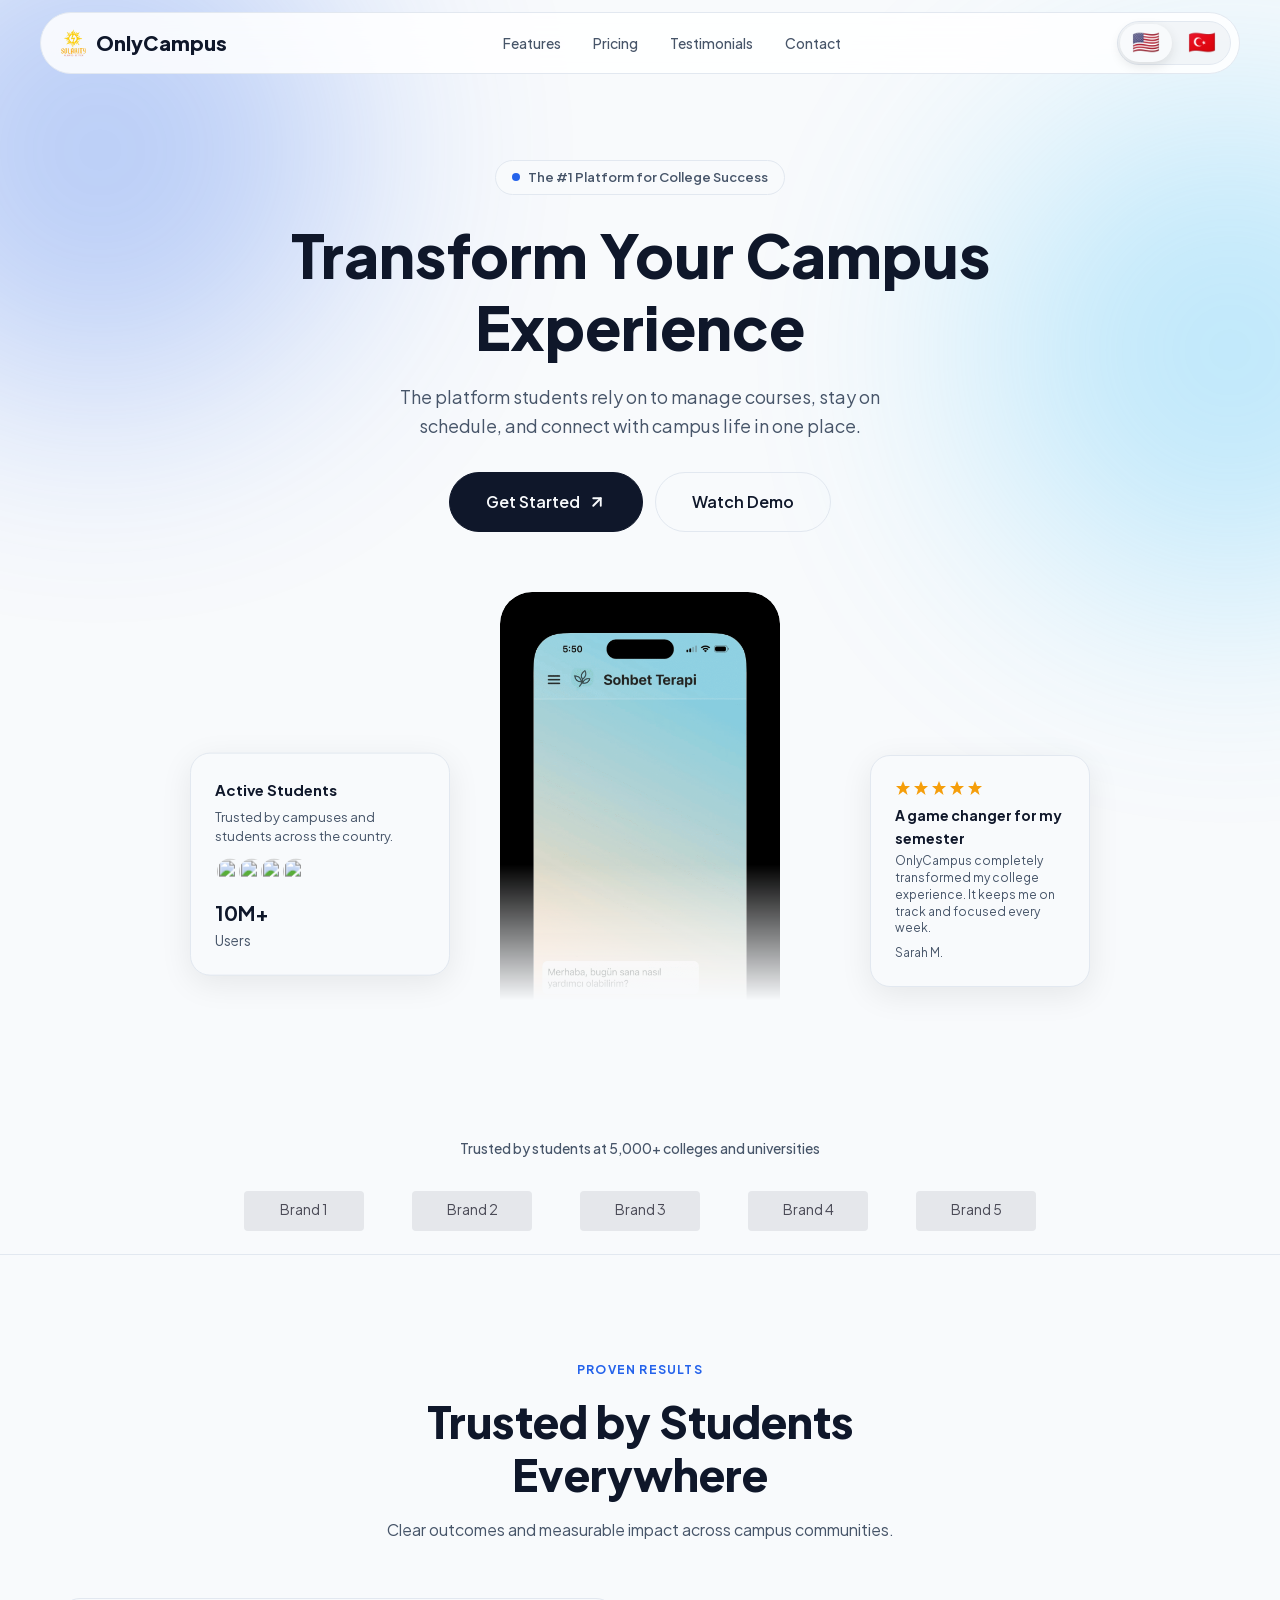
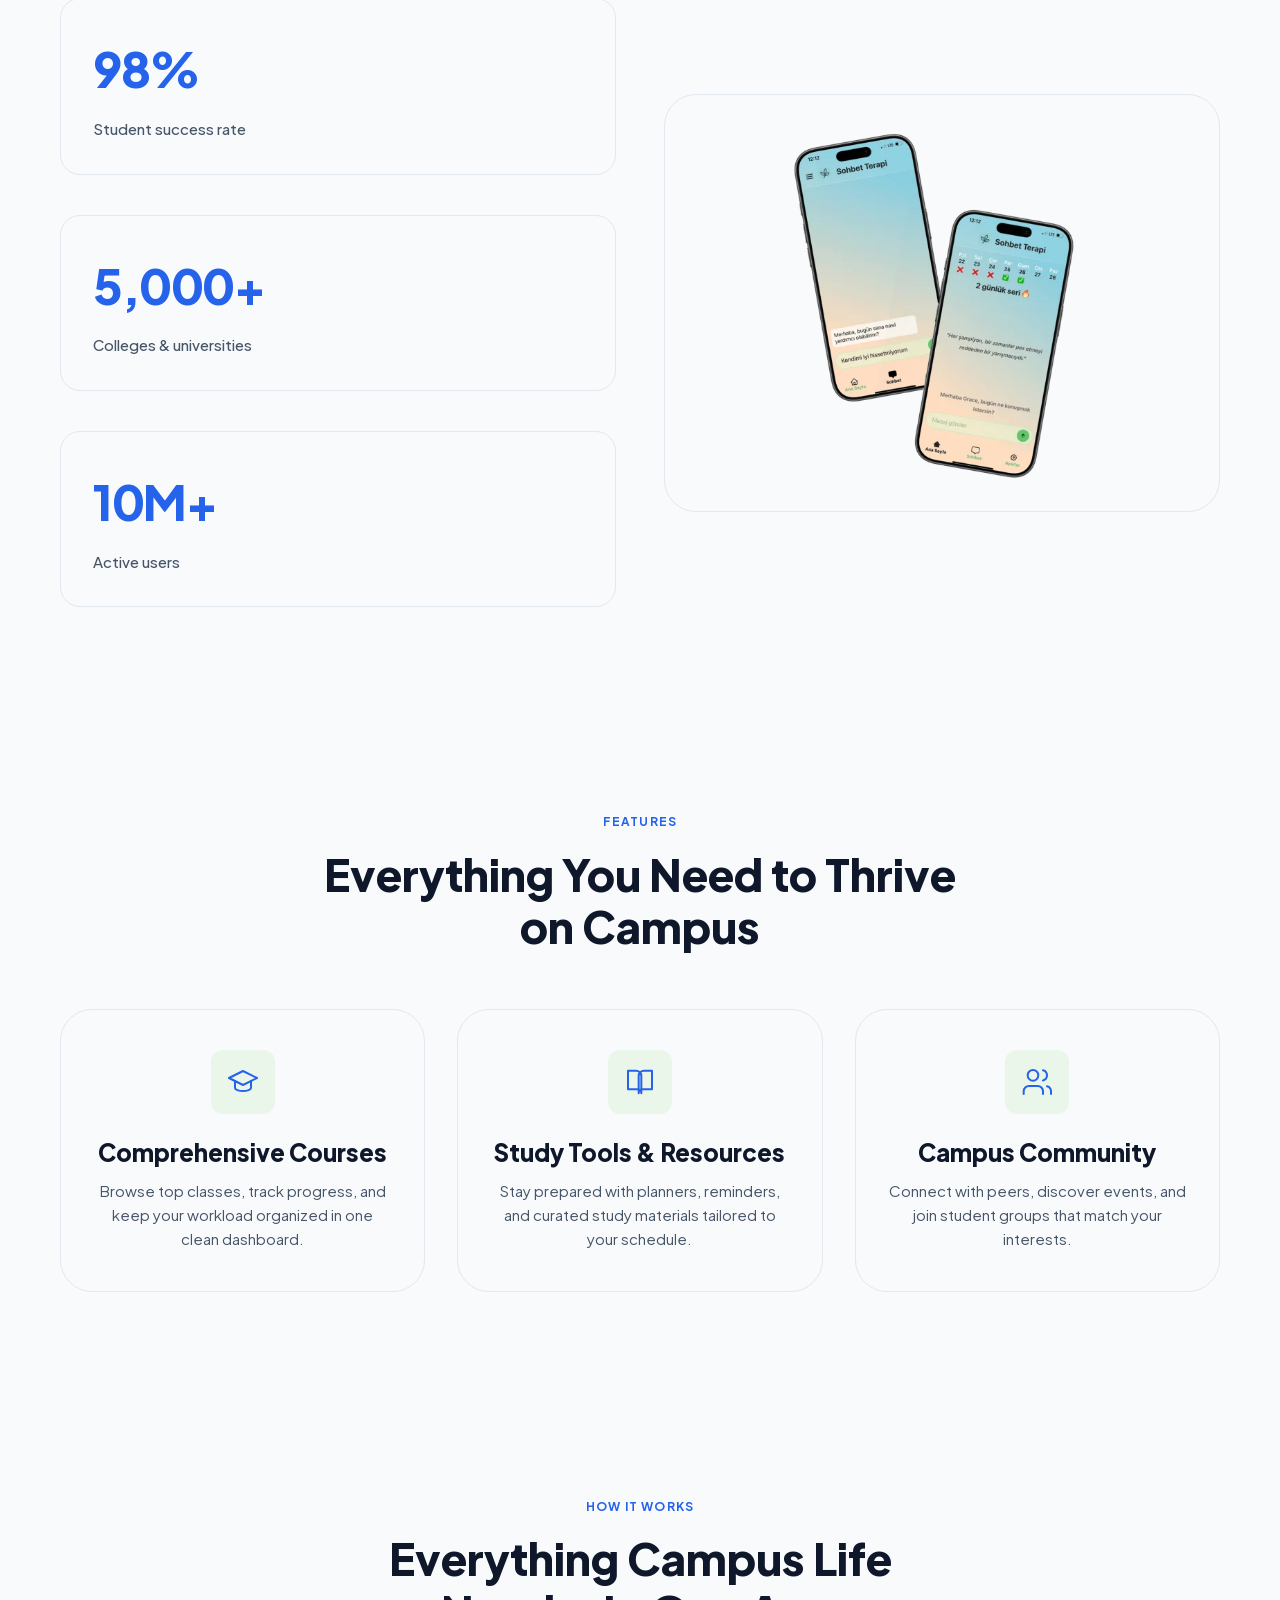
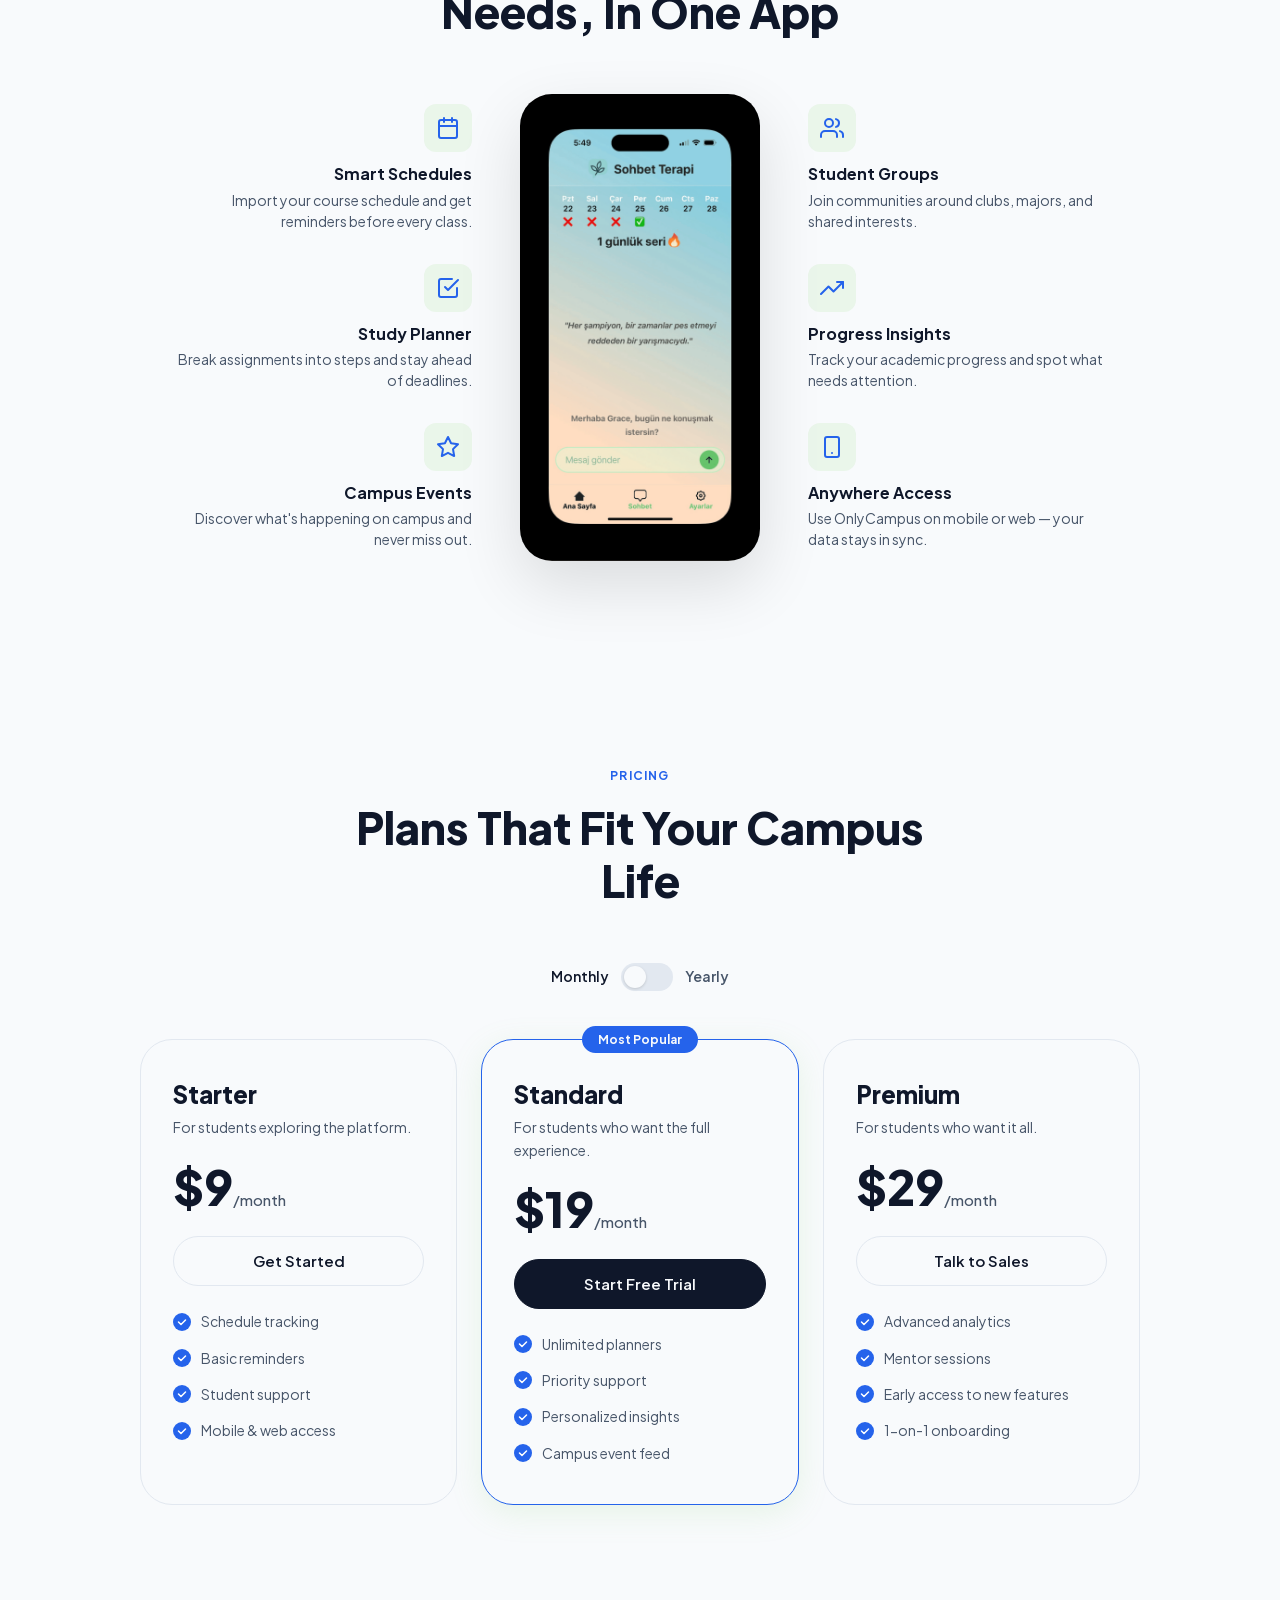
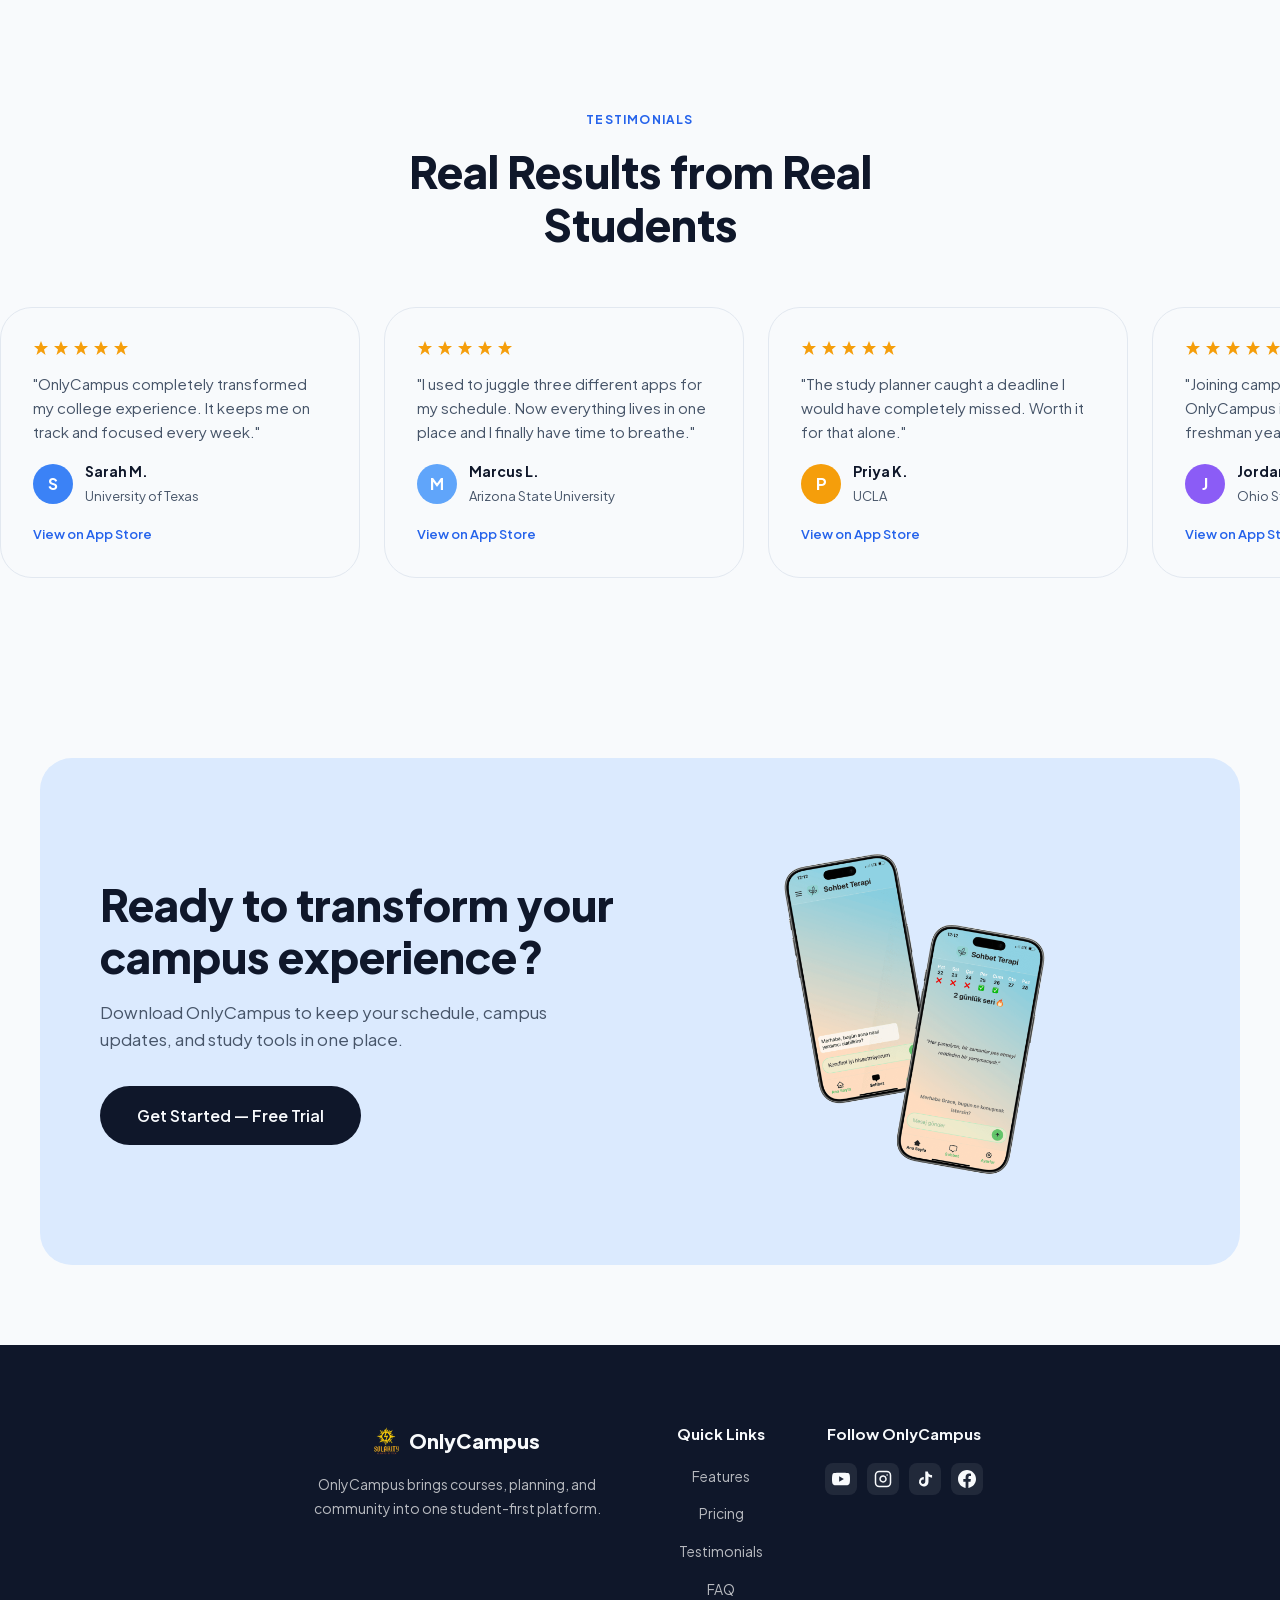
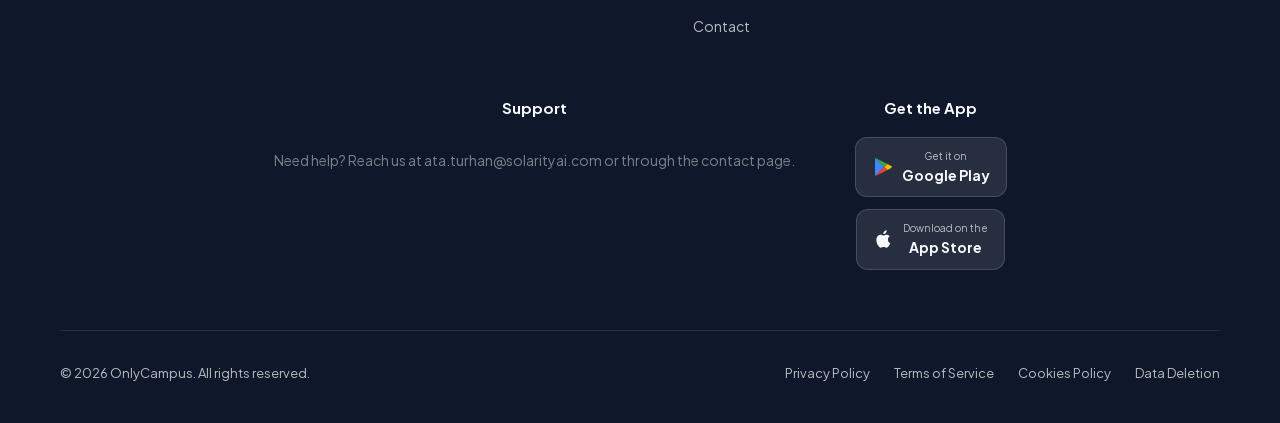
==== commit 30537f93: "feat(template): add icons, social links, and TR translations" ====
--- a/new/index.html
+++ b/new/index.html
@@ -257,19 +257,38 @@
       users: '<svg width="24" height="24" viewBox="0 0 24 24" fill="none" stroke="currentColor" stroke-width="2"><path d="M17 21v-2a4 4 0 0 0-4-4H5a4 4 0 0 0-4 4v2"/><circle cx="9" cy="7" r="4"/><path d="M23 21v-2a4 4 0 0 0-3-3.87"/><path d="M16 3.13a4 4 0 0 1 0 7.75"/></svg>',
     };
 
+    // Tools icons — order matches config.tools.left (0-2) then .right (3-5)
+    // Left: Smart Schedules, Study Planner, Campus Events
+    // Right: Student Groups, Progress Insights, Anywhere Access
     var TOOL_ICONS = [
-      '<svg width="24" height="24" viewBox="0 0 24 24" fill="none" stroke="var(--accent-green)" stroke-width="2"><path d="M12 2L2 7l10 5 10-5-10-5z"/><path d="M2 17l10 5 10-5"/><path d="M2 12l10 5 10-5"/></svg>',
-      '<svg width="24" height="24" viewBox="0 0 24 24" fill="none" stroke="var(--accent-green)" stroke-width="2"><path d="M18 8A6 6 0 0 0 6 8c0 7-3 9-3 9h18s-3-2-3-9"/><path d="M13.73 21a2 2 0 0 1-3.46 0"/></svg>',
-      '<svg width="24" height="24" viewBox="0 0 24 24" fill="none" stroke="var(--accent-green)" stroke-width="2"><circle cx="12" cy="12" r="10"/><path d="M8 14s1.5 2 4 2 4-2 4-2"/><line x1="9" y1="9" x2="9.01" y2="9"/><line x1="15" y1="9" x2="15.01" y2="9"/></svg>',
-      '<svg width="24" height="24" viewBox="0 0 24 24" fill="none" stroke="var(--accent-green)" stroke-width="2"><path d="M20.84 4.61a5.5 5.5 0 0 0-7.78 0L12 5.67l-1.06-1.06a5.5 5.5 0 0 0-7.78 7.78l1.06 1.06L12 21.23l7.78-7.78 1.06-1.06a5.5 5.5 0 0 0 0-7.78z"/></svg>',
-      '<svg width="24" height="24" viewBox="0 0 24 24" fill="none" stroke="var(--accent-green)" stroke-width="2"><path d="M22 11.08V12a10 10 0 1 1-5.93-9.14"/><polyline points="22 4 12 14.01 9 11.01"/></svg>',
-      '<svg width="24" height="24" viewBox="0 0 24 24" fill="none" stroke="var(--accent-green)" stroke-width="2"><rect x="2" y="3" width="20" height="14" rx="2"/><line x1="8" y1="21" x2="16" y2="21"/><line x1="12" y1="17" x2="12" y2="21"/></svg>',
+      // 0 — Smart Schedules (calendar)
+      '<svg width="24" height="24" viewBox="0 0 24 24" fill="none" stroke="var(--accent-green)" stroke-width="2" stroke-linecap="round" stroke-linejoin="round"><rect x="3" y="4" width="18" height="18" rx="2"/><line x1="16" y1="2" x2="16" y2="6"/><line x1="8" y1="2" x2="8" y2="6"/><line x1="3" y1="10" x2="21" y2="10"/></svg>',
+      // 1 — Study Planner (checklist)
+      '<svg width="24" height="24" viewBox="0 0 24 24" fill="none" stroke="var(--accent-green)" stroke-width="2" stroke-linecap="round" stroke-linejoin="round"><path d="M9 11l3 3L22 4"/><path d="M21 12v7a2 2 0 0 1-2 2H5a2 2 0 0 1-2-2V5a2 2 0 0 1 2-2h11"/></svg>',
+      // 2 — Campus Events (sparkles/star)
+      '<svg width="24" height="24" viewBox="0 0 24 24" fill="none" stroke="var(--accent-green)" stroke-width="2" stroke-linecap="round" stroke-linejoin="round"><polygon points="12 2 15.09 8.26 22 9.27 17 14.14 18.18 21.02 12 17.77 5.82 21.02 7 14.14 2 9.27 8.91 8.26 12 2"/></svg>',
+      // 3 — Student Groups (users)
+      '<svg width="24" height="24" viewBox="0 0 24 24" fill="none" stroke="var(--accent-green)" stroke-width="2" stroke-linecap="round" stroke-linejoin="round"><path d="M17 21v-2a4 4 0 0 0-4-4H5a4 4 0 0 0-4 4v2"/><circle cx="9" cy="7" r="4"/><path d="M23 21v-2a4 4 0 0 0-3-3.87"/><path d="M16 3.13a4 4 0 0 1 0 7.75"/></svg>',
+      // 4 — Progress Insights (trending chart)
+      '<svg width="24" height="24" viewBox="0 0 24 24" fill="none" stroke="var(--accent-green)" stroke-width="2" stroke-linecap="round" stroke-linejoin="round"><polyline points="23 6 13.5 15.5 8.5 10.5 1 18"/><polyline points="17 6 23 6 23 12"/></svg>',
+      // 5 — Anywhere Access (smartphone)
+      '<svg width="24" height="24" viewBox="0 0 24 24" fill="none" stroke="var(--accent-green)" stroke-width="2" stroke-linecap="round" stroke-linejoin="round"><rect x="5" y="2" width="14" height="20" rx="2" ry="2"/><line x1="12" y1="18" x2="12.01" y2="18"/></svg>',
     ];
 
+    var SOCIAL_ICONS = {
+      youtube: '<svg width="18" height="18" viewBox="0 0 24 24" fill="currentColor" aria-hidden="true"><path d="M23.498 6.186a3.016 3.016 0 0 0-2.122-2.136C19.505 3.545 12 3.545 12 3.545s-7.505 0-9.377.505A3.016 3.016 0 0 0 .502 6.186C0 8.07 0 12 0 12s0 3.93.502 5.814a3.016 3.016 0 0 0 2.122 2.136c1.871.505 9.376.505 9.376.505s7.505 0 9.377-.505a3.016 3.016 0 0 0 2.122-2.136C24 15.93 24 12 24 12s0-3.93-.502-5.814zM9.545 15.568V8.432L15.818 12l-6.273 3.568z"/></svg>',
+      instagram: '<svg width="18" height="18" viewBox="0 0 24 24" fill="none" stroke="currentColor" stroke-width="2" stroke-linecap="round" stroke-linejoin="round" aria-hidden="true"><rect x="2" y="2" width="20" height="20" rx="5" ry="5"/><path d="M16 11.37A4 4 0 1 1 12.63 8 4 4 0 0 1 16 11.37z"/><line x1="17.5" y1="6.5" x2="17.51" y2="6.5"/></svg>',
+      tiktok: '<svg width="18" height="18" viewBox="0 0 24 24" fill="currentColor" aria-hidden="true"><path d="M19.59 6.69a4.83 4.83 0 0 1-3.77-4.25V2h-3.45v13.67a2.89 2.89 0 0 1-5.2 1.74 2.89 2.89 0 0 1 2.31-4.64 2.93 2.93 0 0 1 .88.13V9.4a6.84 6.84 0 0 0-1-.05A6.33 6.33 0 0 0 5.8 20.1a6.34 6.34 0 0 0 10.86-4.43v-7a8.16 8.16 0 0 0 4.77 1.52v-3.4a4.85 4.85 0 0 1-1-.1z"/></svg>',
+      facebook: '<svg width="18" height="18" viewBox="0 0 24 24" fill="currentColor" aria-hidden="true"><path d="M24 12.073c0-6.627-5.373-12-12-12s-12 5.373-12 12c0 5.99 4.388 10.954 10.125 11.854v-8.385H7.078v-3.47h3.047V9.43c0-3.007 1.792-4.669 4.533-4.669 1.312 0 2.686.235 2.686.235v2.953H15.83c-1.491 0-1.956.925-1.956 1.874v2.25h3.328l-.532 3.47h-2.796v8.385C19.612 23.027 24 18.062 24 12.073z"/></svg>',
+    };
+
     var BENEFIT_ICONS = {
-      management: '<svg width="32" height="32" viewBox="0 0 32 32" fill="none" stroke="var(--accent-green)" stroke-width="2"><rect x="4" y="8" width="24" height="18" rx="3"/><path d="M4 14h24"/><circle cx="10" cy="20" r="2"/></svg>',
-      security: '<svg width="32" height="32" viewBox="0 0 32 32" fill="none" stroke="var(--accent-green)" stroke-width="2"><rect x="6" y="4" width="20" height="24" rx="3"/><path d="M12 12h8M12 16h8M12 20h5"/><circle cx="16" cy="8" r="1" fill="var(--accent-green)"/></svg>',
-      insights: '<svg width="32" height="32" viewBox="0 0 32 32" fill="none" stroke="var(--accent-green)" stroke-width="2"><path d="M16 4v24M4 16h24"/><circle cx="16" cy="16" r="12"/><path d="M10 20l4-8 4 4 4-8"/></svg>',
+      // Comprehensive Courses — graduation cap
+      management: '<svg width="32" height="32" viewBox="0 0 32 32" fill="none" stroke="var(--accent-green)" stroke-width="2" stroke-linecap="round" stroke-linejoin="round"><path d="M2 12l14-7 14 7-14 7L2 12z"/><path d="M8 15v7c0 1.5 3.6 3 8 3s8-1.5 8-3v-7"/></svg>',
+      // Campus Community — users
+      security: '<svg width="32" height="32" viewBox="0 0 32 32" fill="none" stroke="var(--accent-green)" stroke-width="2" stroke-linecap="round" stroke-linejoin="round"><path d="M22 28v-2.67a5.33 5.33 0 0 0-5.33-5.33H8a5.33 5.33 0 0 0-5.33 5.33V28"/><circle cx="12" cy="9.33" r="5.33"/><path d="M30 28v-2.67a5.33 5.33 0 0 0-4-5.16"/><path d="M22 4.17a5.33 5.33 0 0 1 0 10.33"/></svg>',
+      // Study Tools & Resources — open book
+      insights: '<svg width="32" height="32" viewBox="0 0 32 32" fill="none" stroke="var(--accent-green)" stroke-width="2" stroke-linecap="round" stroke-linejoin="round"><path d="M4 4.67h8a5.33 5.33 0 0 1 5.33 5.33v17.33a4 4 0 0 0-4-4H4V4.67z"/><path d="M28 4.67h-8a5.33 5.33 0 0 0-5.33 5.33v17.33a4 4 0 0 1 4-4H28V4.67z"/></svg>',
     };
 
     function brandSvg(i) {
@@ -538,9 +557,17 @@
     var footerCols = trFooter.columns || C.footer.columns;
     var supportText = (trFooter.supportText || C.footer.supportText) || '';
     footerCols.forEach(function(col) {
-      footerHtml += '<div class="footer-col"><h4>' + esc(col.title) + '</h4><ul>';
+      var isSocialCol = col.links.length > 0 && col.links.every(function(l) { return l.icon && SOCIAL_ICONS[l.icon]; });
+      footerHtml += '<div class="footer-col' + (isSocialCol ? ' footer-col--social' : '') + '"><h4>' + esc(col.title) + '</h4><ul>';
       col.links.forEach(function(link) {
-        footerHtml += '<li><a href="' + link.href + '">' + esc(link.label) + '</a></li>';
+        var hasIcon = link.icon && SOCIAL_ICONS[link.icon];
+        var target = /^https?:\/\//.test(link.href) ? ' target="_blank" rel="noopener"' : '';
+        if (hasIcon && isSocialCol) {
+          footerHtml += '<li><a href="' + link.href + '"' + target + ' aria-label="' + esc(link.label) + '" title="' + esc(link.label) + '"><span class="footer-link-icon">' + SOCIAL_ICONS[link.icon] + '</span></a></li>';
+        } else {
+          var iconSvg = hasIcon ? '<span class="footer-link-icon">' + SOCIAL_ICONS[link.icon] + '</span>' : '';
+          footerHtml += '<li><a href="' + link.href + '"' + target + '>' + iconSvg + esc(link.label) + '</a></li>';
+        }
       });
       footerHtml += '</ul>';
       if (supportText && (col.title === 'Support' || col.title === 'Destek')) {
--- a/new/styles.css
+++ b/new/styles.css
@@ -1381,6 +1381,31 @@
 .footer-col a:hover {
   color: var(--color-bg);
 }
+.footer-col--social ul {
+  flex-direction: row;
+  flex-wrap: wrap;
+  gap: 10px;
+}
+.footer-col--social a {
+  display: inline-flex;
+  align-items: center;
+  justify-content: center;
+}
+.footer-link-icon {
+  display: inline-flex;
+  align-items: center;
+  justify-content: center;
+  width: 32px;
+  height: 32px;
+  border-radius: 8px;
+  background: rgba(255, 255, 255, 0.08);
+  color: var(--color-bg);
+  transition: background var(--transition), transform var(--transition);
+}
+.footer-col--social a:hover .footer-link-icon {
+  background: var(--accent-green);
+  transform: translateY(-2px);
+}
 
 .store-buttons {
   display: flex;
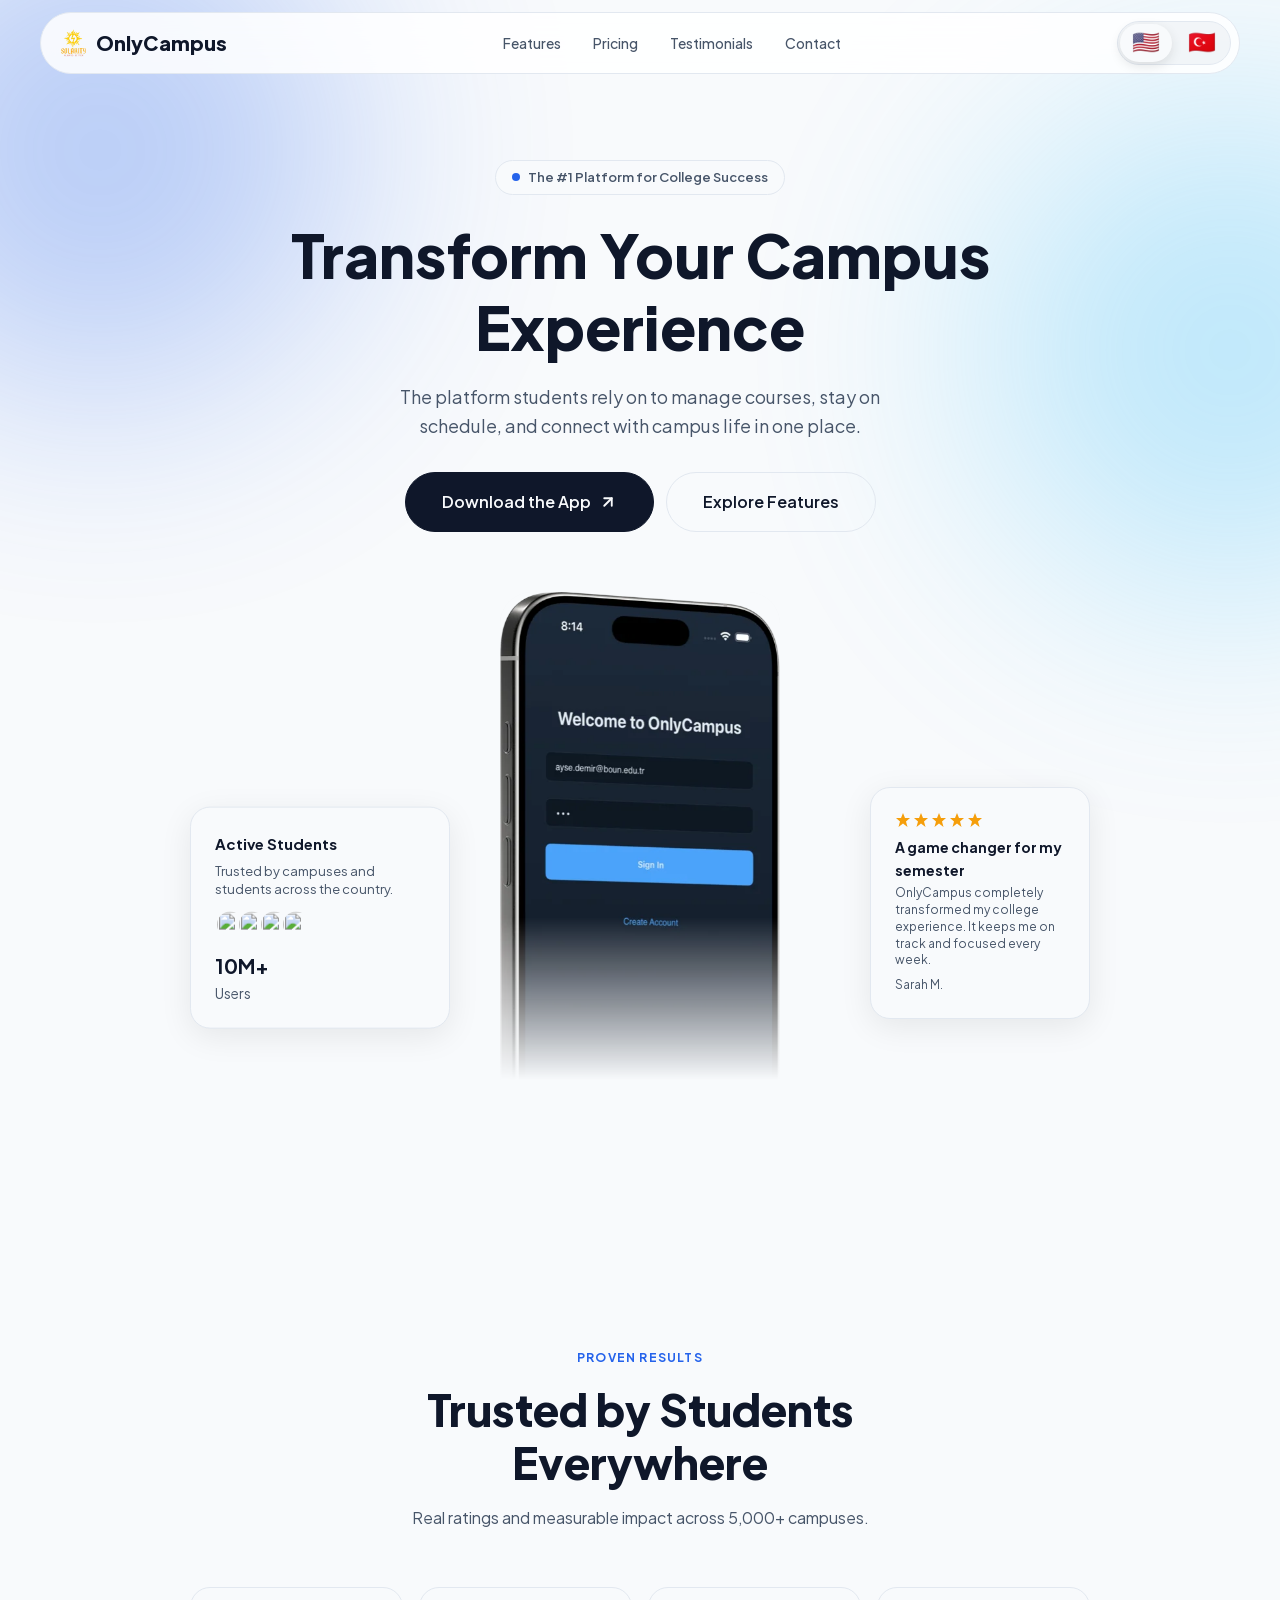
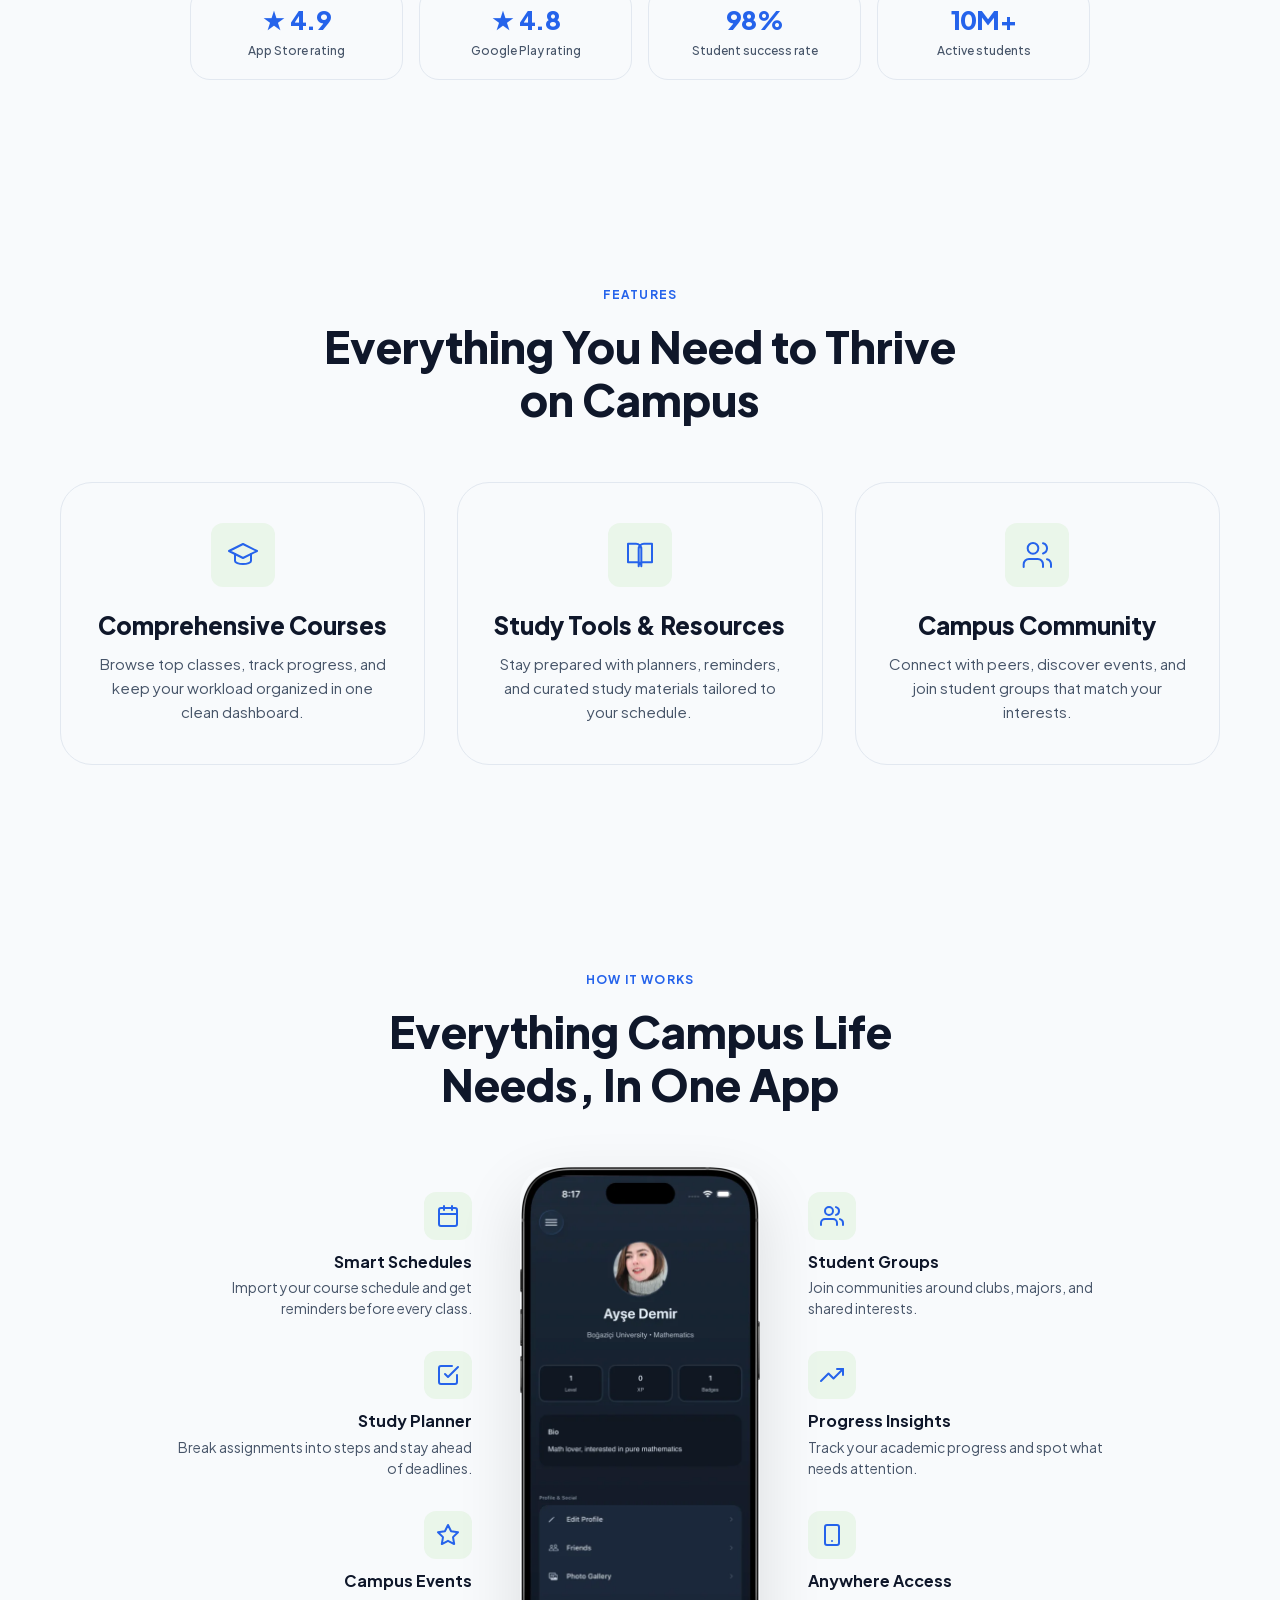
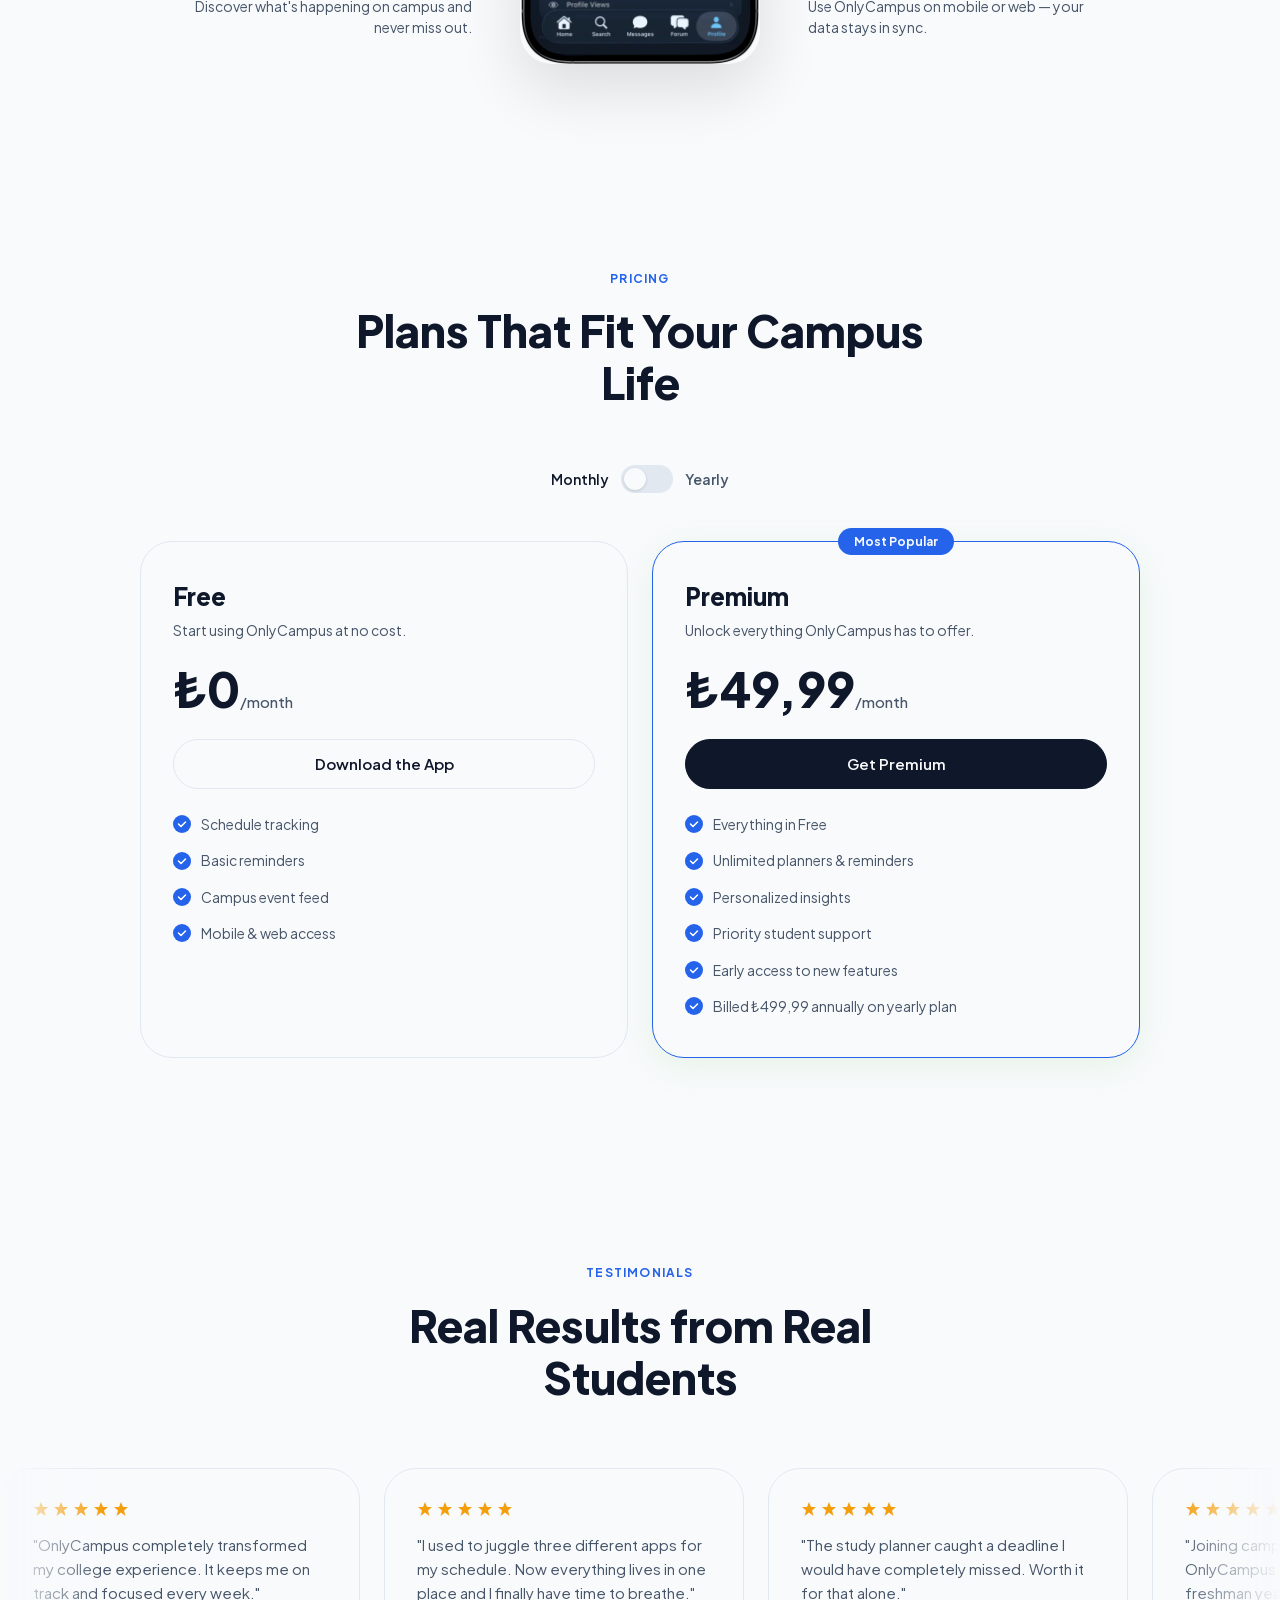
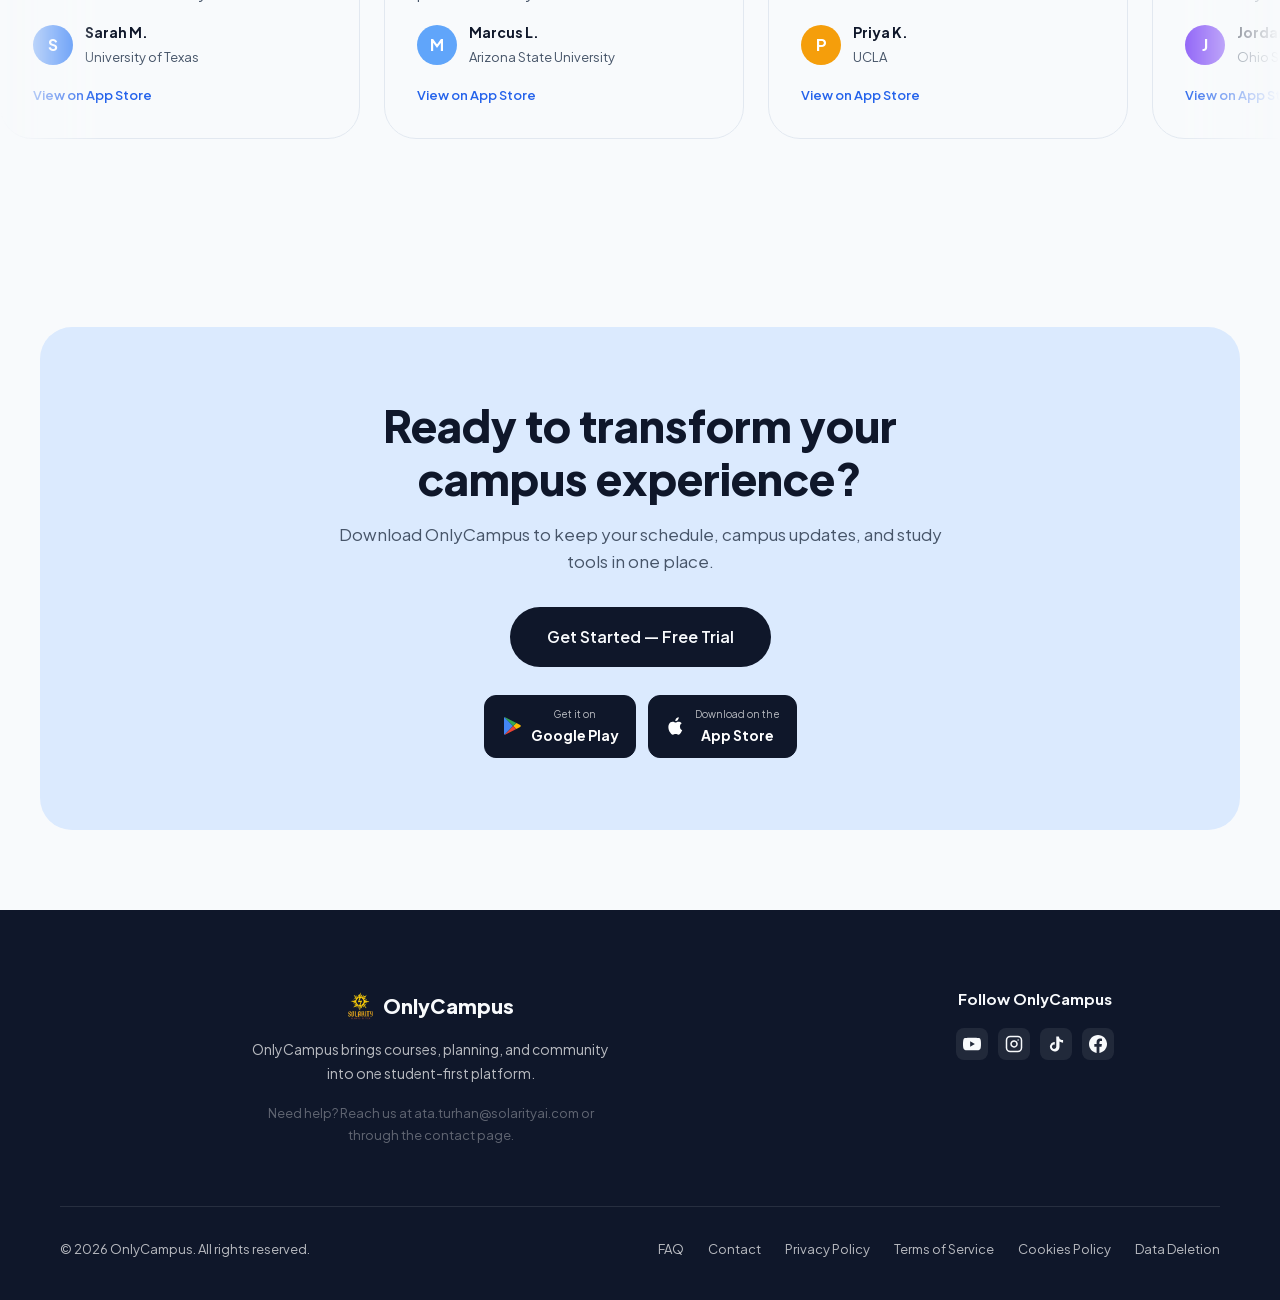
==== commit 43d24eb1: "feat(template): polish hero, pricing, testimonials, footer, and assets" ====
--- a/new/index.html
+++ b/new/index.html
@@ -130,16 +130,6 @@
     </section>
 
     <!-- ============================================
-         BRAND / TRUST SECTION
-         ============================================ -->
-    <section class="brands">
-      <div class="container">
-        <p class="brands-label reveal" id="brandsLabel"></p>
-        <div class="brands-grid reveal" id="brandsGrid"></div>
-      </div>
-    </section>
-
-    <!-- ============================================
          NUMBERS SECTION
          ============================================ -->
     <section class="numbers" id="numbers">
@@ -204,7 +194,6 @@
     <section class="cta">
       <div class="container">
         <div class="cta-content reveal" id="ctaContent"></div>
-        <div class="cta-illustration reveal" id="ctaIllustration"></div>
       </div>
     </section>
 
@@ -412,15 +401,6 @@
       '<p class="hero-card-review-text">' + esc(cardRight.quote) + '</p>' +
       (cardRight.author ? '<span class="hero-card-author">' + esc(cardRight.author) + '</span>' : '');
 
-    // ── BRANDS ────────────────────────────────────
-    var trBrands = t('brands') || {};
-    document.getElementById('brandsLabel').textContent = trBrands.label || C.brands.label;
-    var brandsHtml = '';
-    for (var i = 0; i < C.brands.count; i++) {
-      brandsHtml += '<div class="brand-logo">' + brandSvg(i) + '</div>';
-    }
-    document.getElementById('brandsGrid').innerHTML = brandsHtml;
-
     // ── NUMBERS ───────────────────────────────────
     var trNumbers = t('numbers') || {};
     document.getElementById('numbersHeader').innerHTML =
@@ -434,8 +414,6 @@
       numbersStatsHtml += '<div class="stat-item"><span class="stat-number">' + esc(s.value) + '</span><span class="stat-label">' + esc(s.label) + '</span></div>';
     });
     numbersStatsHtml += '</div>';
-    numbersStatsHtml += '<div class="numbers-image"><img src="' + C.numbers.image + '" alt="' + esc(C.numbers.imageAlt) + '" loading="lazy">' +
-      (C.numbers.imageCaption ? '<span class="image-caption">' + esc(C.numbers.imageCaption) + '</span>' : '') + '</div>';
     document.getElementById('numbersGrid').innerHTML = numbersStatsHtml;
 
     // ── BENEFITS ──────────────────────────────────
@@ -538,25 +516,41 @@
         '<a href="#" class="testimonial-appstore">' + appStoreLabel + '</a>' +
         '</article>';
     });
-    document.getElementById('testimonialsTrack').innerHTML = testHtml;
+    // Duplicate testimonials for seamless marquee loop
+    var track = document.getElementById('testimonialsTrack');
+    track.innerHTML = '<div class="testimonials-marquee"><div class="testimonials-marquee-inner">' + testHtml + testHtml + '</div></div>';
 
     // ── CTA ───────────────────────────────────────
     var trCta = t('cta') || {};
+    var ctaAppStoreHtml = '';
+    if (C.footer.appStore) {
+      var getItOn = currentLang === 'tr' ? 'Şimdi indir' : 'Get it on';
+      var downloadOnThe = currentLang === 'tr' ? 'Şimdi indir' : 'Download on the';
+      ctaAppStoreHtml = '<div class="cta-badges">' +
+        '<a href="' + C.footer.appStore.googlePlayHref + '" class="store-btn">' +
+          '<svg width="20" height="20" viewBox="0 0 20 20" fill="none"><path d="M3.5 1.275a1 1 0 0 0-.5.866v15.718a1 1 0 0 0 .5.866l.062.036L12.063 10 3.562 1.24l-.062.035z" fill="#4285F4"/><path d="M15.4 6.955L12.063 10l3.337 3.045 3.77-2.143a1 1 0 0 0 0-1.804L15.4 6.955z" fill="#FBBC04"/><path d="M3.5 18.859a1 1 0 0 0 .5-.134l.062-.036L15.4 13.045 12.063 10 3.5 18.859z" fill="#EA4335"/><path d="M3.5 1.141a1 1 0 0 1 .5.134l.062.036L15.4 6.955 12.063 10 3.5 1.141z" fill="#34A853"/></svg>' +
+          '<div><small>' + getItOn + '</small><strong>Google Play</strong></div></a>' +
+        '<a href="' + C.footer.appStore.appStoreHref + '" class="store-btn">' +
+          '<svg width="20" height="20" viewBox="0 0 20 20" fill="currentColor"><path d="M14.94 10.55c-.02-2.12 1.73-3.14 1.81-3.19-1-1.45-2.54-1.65-3.08-1.67-1.3-.14-2.56.78-3.23.78-.68 0-1.71-.76-2.82-.74-1.44.02-2.78.85-3.52 2.15-1.51 2.62-.39 6.49 1.07 8.62.72 1.04 1.57 2.2 2.68 2.16 1.08-.04 1.49-.7 2.8-.7 1.3 0 1.67.7 2.8.67 1.16-.02 1.89-1.05 2.59-2.1.83-1.2 1.17-2.37 1.18-2.43-.03-.01-2.27-.87-2.28-3.45zM12.82 3.88c.58-.72.98-1.7.87-2.7-.84.04-1.88.58-2.49 1.28-.54.63-1.02 1.65-.9 2.62.95.07 1.92-.48 2.52-1.2z"/></svg>' +
+          '<div><small>' + downloadOnThe + '</small><strong>App Store</strong></div></a>' +
+        '</div>';
+    }
     document.getElementById('ctaContent').innerHTML =
       '<h2>' + esc(trCta.title || C.cta.title) + '</h2>' +
       '<p>' + esc(trCta.subtitle || C.cta.subtitle) + '</p>' +
-      '<a href="' + C.cta.buttonHref + '" class="btn btn-dark btn-lg">' + esc(trCta.buttonLabel || C.cta.buttonLabel) + '</a>';
-    document.getElementById('ctaIllustration').innerHTML =
-      '<img src="' + (trCta.image || C.cta.image) + '" alt="' + esc(trCta.imageAlt || C.cta.imageAlt) + '" loading="lazy">' +
-      (C.cta.imageCaption ? '<span class="image-caption">' + esc(C.cta.imageCaption) + '</span>' : '');
+      '<a href="' + C.cta.buttonHref + '" class="btn btn-dark btn-lg">' + esc(trCta.buttonLabel || C.cta.buttonLabel) + '</a>' +
+      ctaAppStoreHtml;
 
     // ── FOOTER ────────────────────────────────────
     var trFooter = t('footer') || {};
     var trDesc = (t('meta') && t('meta').description) || C.description;
-    var footerHtml = '<div class="footer-brand"><a href="#" class="nav-logo">' + C.logoSvg + '<span>' + esc(C.name) + '</span></a><p>' + esc(trDesc) + '</p></div>';
+    var supportText = (trFooter.supportText || C.footer.supportText) || '';
+    var footerHtml = '<div class="footer-brand"><a href="#" class="nav-logo">' + C.logoSvg + '<span>' + esc(C.name) + '</span></a><p>' + esc(trDesc) + '</p>' +
+      (supportText ? '<p class="footer-support">' + esc(supportText) + '</p>' : '') + '</div>';
     var footerCols = trFooter.columns || C.footer.columns;
-    var supportText = (trFooter.supportText || C.footer.supportText) || '';
     footerCols.forEach(function(col) {
+      // Skip empty Support/Destek columns — supportText is shown under brand instead
+      if (col.links.length === 0 && (col.title === 'Support' || col.title === 'Destek')) return;
       var isSocialCol = col.links.length > 0 && col.links.every(function(l) { return l.icon && SOCIAL_ICONS[l.icon]; });
       footerHtml += '<div class="footer-col' + (isSocialCol ? ' footer-col--social' : '') + '"><h4>' + esc(col.title) + '</h4><ul>';
       col.links.forEach(function(link) {
@@ -569,11 +563,7 @@
           footerHtml += '<li><a href="' + link.href + '"' + target + '>' + iconSvg + esc(link.label) + '</a></li>';
         }
       });
-      footerHtml += '</ul>';
-      if (supportText && (col.title === 'Support' || col.title === 'Destek')) {
-        footerHtml += '<p class="footer-support">' + esc(supportText) + '</p>';
-      }
-      footerHtml += '</div>';
+      footerHtml += '</ul></div>';
     });
     if (C.footer.appStore && C.footer.appStore.show) {
       var appStoreTitle = (trFooter.appStore && trFooter.appStore.title) || 'Get the App';
--- a/new/styles.css
+++ b/new/styles.css
@@ -625,6 +625,27 @@
 .brand-logo {
   flex-shrink: 0;
 }
+.brand-logo--text {
+  font-family: 'Georgia', 'Times New Roman', 'Noto Serif', serif;
+  font-size: 19px;
+  font-weight: 500;
+  color: var(--color-text);
+  letter-spacing: 0.2px;
+  opacity: 0.55;
+  text-align: center;
+  line-height: 1.3;
+  max-width: 200px;
+  transition: opacity 0.25s ease;
+}
+.brand-logo--text:hover {
+  opacity: 0.95;
+}
+@media (max-width: 767px) {
+  .brand-logo--text {
+    font-size: 15px;
+    max-width: 160px;
+  }
+}
 
 /* ============================================
    NUMBERS
@@ -644,37 +665,38 @@
 }
 
 .numbers-grid {
+  display: block;
+}
+
+.numbers-stats {
   display: grid;
-  grid-template-columns: 1fr 1fr;
-  gap: 48px;
-  align-items: center;
-}
-
-.numbers-stats {
-  display: flex;
-  flex-direction: column;
-  gap: 40px;
+  grid-template-columns: repeat(4, 1fr);
+  gap: 16px;
+  max-width: 900px;
+  margin: 0 auto;
 }
 
 .stat-item {
-  padding: 32px;
+  padding: 18px 16px;
   background: var(--color-bg-light);
   border-radius: var(--radius-card);
   border: 1px solid var(--color-border);
+  text-align: center;
 }
 
 .stat-number {
   display: block;
-  font-size: clamp(2rem, 4vw, 3rem);
+  font-size: clamp(1.4rem, 2vw, 1.75rem);
   font-weight: 800;
   color: var(--color-accent-green);
-  letter-spacing: -0.03em;
-  margin-bottom: 8px;
+  letter-spacing: -0.02em;
+  margin-bottom: 2px;
+  line-height: 1.1;
 }
 
 .stat-label {
   color: var(--color-text-muted);
-  font-size: 15px;
+  font-size: 12px;
   font-weight: 500;
 }
 
@@ -1213,24 +1235,40 @@
 }
 
 .testimonials-track {
-  display: flex;
-  gap: 24px;
-  overflow-x: auto;
-  scroll-snap-type: x mandatory;
-  -webkit-overflow-scrolling: touch;
-  padding: 0 max(20px, calc((100vw - var(--container-max)) / 2 + var(--container-padding)));
+  overflow: hidden;
+  padding: 8px 0;
+  -webkit-mask-image: linear-gradient(to right, transparent, #000 8%, #000 92%, transparent);
+          mask-image: linear-gradient(to right, transparent, #000 8%, #000 92%, transparent);
   scrollbar-width: thin;
   scrollbar-color: var(--color-border) transparent;
 }
-.testimonials-track::-webkit-scrollbar {
-  height: 6px;
-}
-.testimonials-track::-webkit-scrollbar-track {
-  background: transparent;
-}
-.testimonials-track::-webkit-scrollbar-thumb {
-  background: var(--color-border);
-  border-radius: 3px;
+.testimonials-marquee {
+  display: flex;
+  width: 100%;
+  overflow: hidden;
+}
+.testimonials-marquee-inner {
+  display: flex;
+  gap: 24px;
+  flex-shrink: 0;
+  padding-right: 24px;
+  animation: testimonials-scroll 50s linear infinite;
+  will-change: transform;
+}
+.testimonials-track:hover .testimonials-marquee-inner {
+  animation-play-state: paused;
+}
+@keyframes testimonials-scroll {
+  from { transform: translateX(0); }
+  to { transform: translateX(calc(-50% - 12px)); }
+}
+@media (prefers-reduced-motion: reduce) {
+  .testimonials-marquee-inner {
+    animation: none;
+  }
+  .testimonials-track {
+    overflow-x: auto;
+  }
 }
 
 .testimonial-card {
@@ -1306,14 +1344,15 @@
 .cta .container {
   background: var(--color-cta-bg, #dbeafe);
   border-radius: var(--radius-card-lg);
-  display: grid;
-  grid-template-columns: 1fr 1fr;
-  gap: 48px;
-  align-items: center;
-  padding: 60px;
+  padding: 72px 40px;
   overflow: hidden;
-}
-
+  text-align: center;
+}
+
+.cta-content {
+  max-width: 640px;
+  margin: 0 auto;
+}
 .cta-content h2 {
   margin-bottom: 16px;
 }
@@ -1323,13 +1362,20 @@
   font-size: 17px;
 }
 
-.cta-illustration {
+.cta-badges {
   display: flex;
   justify-content: center;
-}
-.cta-illustration img {
-  max-width: 100%;
-  border-radius: var(--radius-card-lg);
+  gap: 12px;
+  margin-top: 28px;
+  flex-wrap: wrap;
+}
+.cta-badges .store-btn {
+  background: var(--color-text);
+  border-color: var(--color-text);
+  color: #ffffff;
+}
+.cta-badges .store-btn:hover {
+  background: #000;
 }
 
 /* ============================================
@@ -1342,16 +1388,21 @@
 }
 
 .footer-grid {
-  display: flex;
-  flex-wrap: wrap;
-  justify-content: center;
-  gap: 60px;
+  display: grid;
+  grid-template-columns: 2fr 1fr;
+  align-items: flex-start;
+  gap: 48px;
   margin-bottom: 60px;
   text-align: center;
 }
 
+.footer-col {
+  text-align: center;
+}
 .footer-brand {
-  max-width: 320px;
+  max-width: 360px;
+  text-align: center;
+  margin: 0 auto;
 }
 .footer-brand .nav-logo {
   color: var(--color-bg);
@@ -1361,6 +1412,12 @@
 .footer-brand p {
   font-size: 14px;
   line-height: 1.7;
+  margin-bottom: 16px;
+}
+.footer-brand p.footer-support {
+  font-size: 13px;
+  opacity: 0.75;
+  margin-bottom: 0;
 }
 
 .footer-col h4 {
@@ -1385,6 +1442,7 @@
   flex-direction: row;
   flex-wrap: wrap;
   gap: 10px;
+  justify-content: center;
 }
 .footer-col--social a {
   display: inline-flex;
@@ -1509,7 +1567,12 @@
     margin-left: 0;
   }
 
+  .footer-grid {
+    grid-template-columns: 1fr 1fr;
+    gap: 40px;
+  }
   .footer-brand {
+    grid-column: 1 / -1;
     max-width: 100%;
   }
 }
@@ -1551,8 +1614,8 @@
     gap: 24px;
   }
 
-  .numbers-grid {
-    grid-template-columns: 1fr;
+  .numbers-stats {
+    grid-template-columns: 1fr 1fr;
   }
 
   .features-01-grid {
@@ -1607,10 +1670,13 @@
   }
 
   .cta .container {
+    padding: 56px 24px;
+  }
+
+  .footer-grid {
     grid-template-columns: 1fr;
-    text-align: center;
-  }
-
+    gap: 32px;
+  }
   .footer-brand {
     max-width: 100%;
   }
